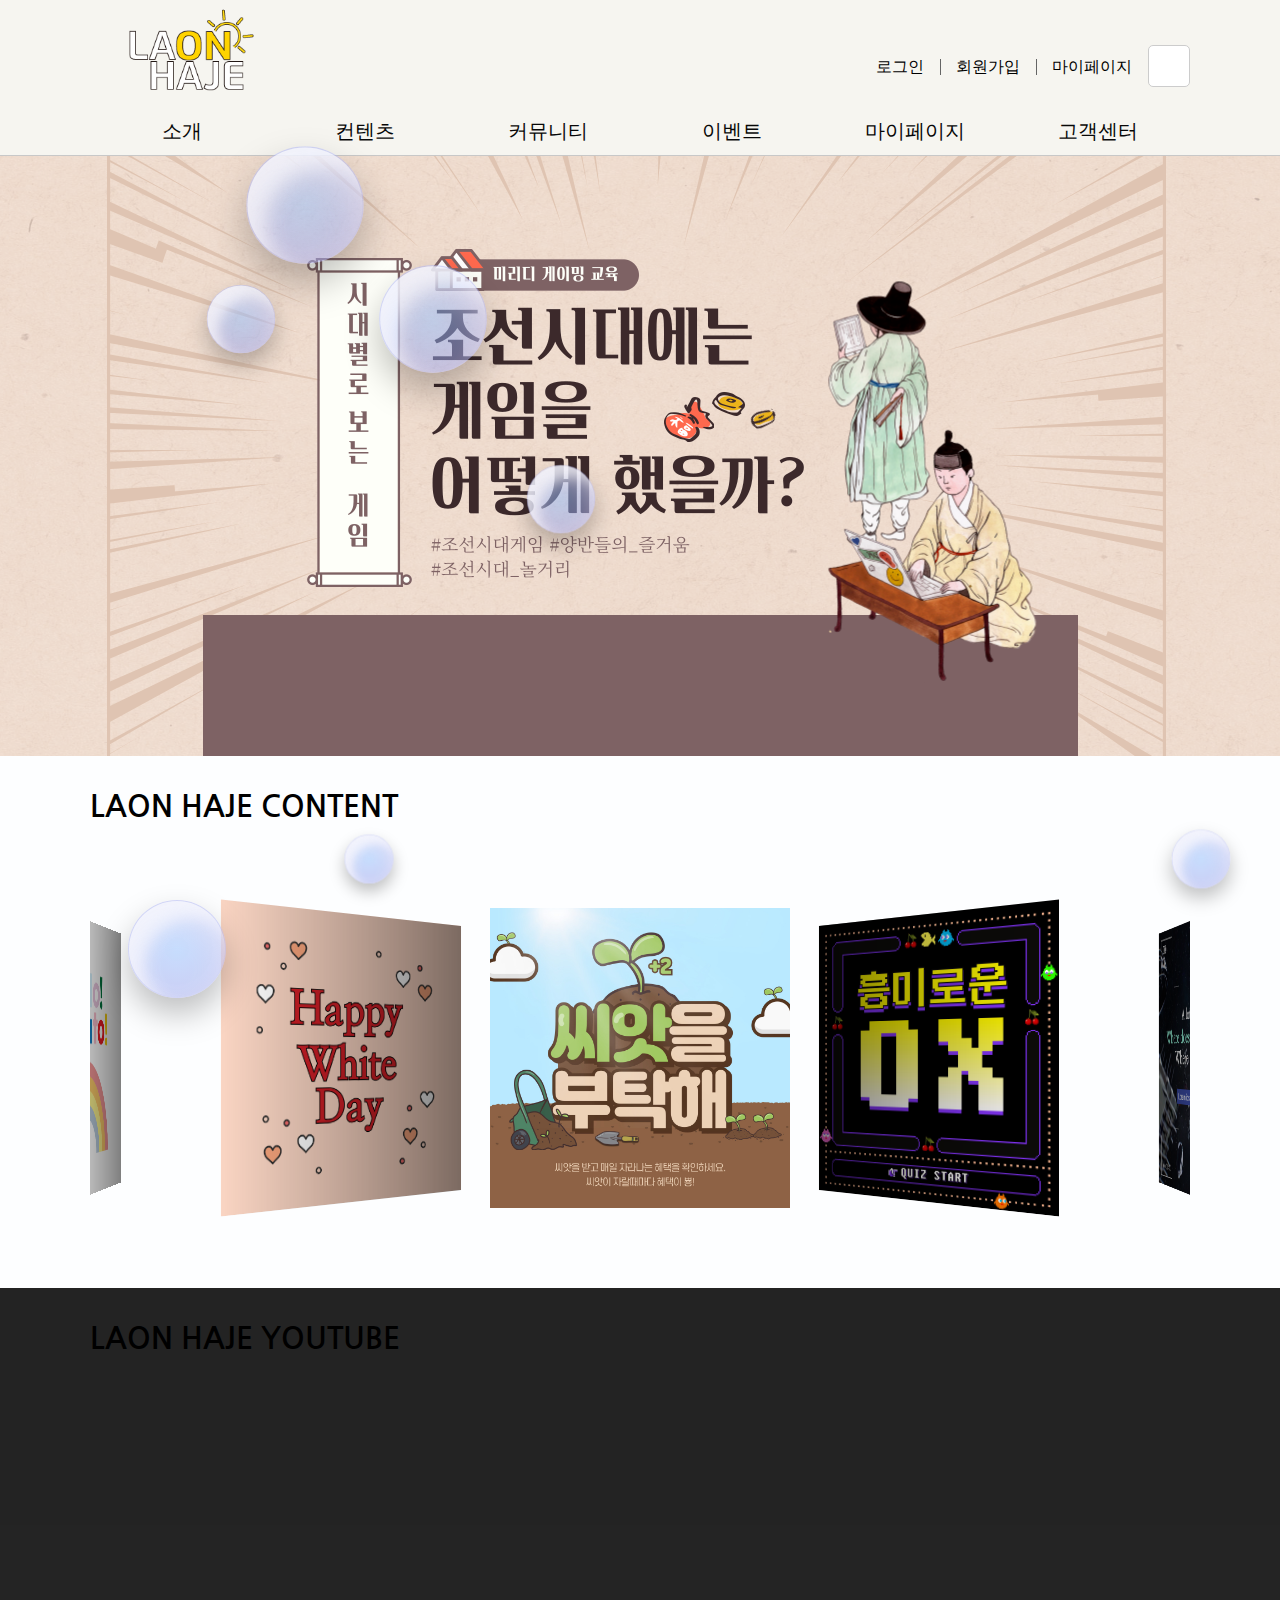
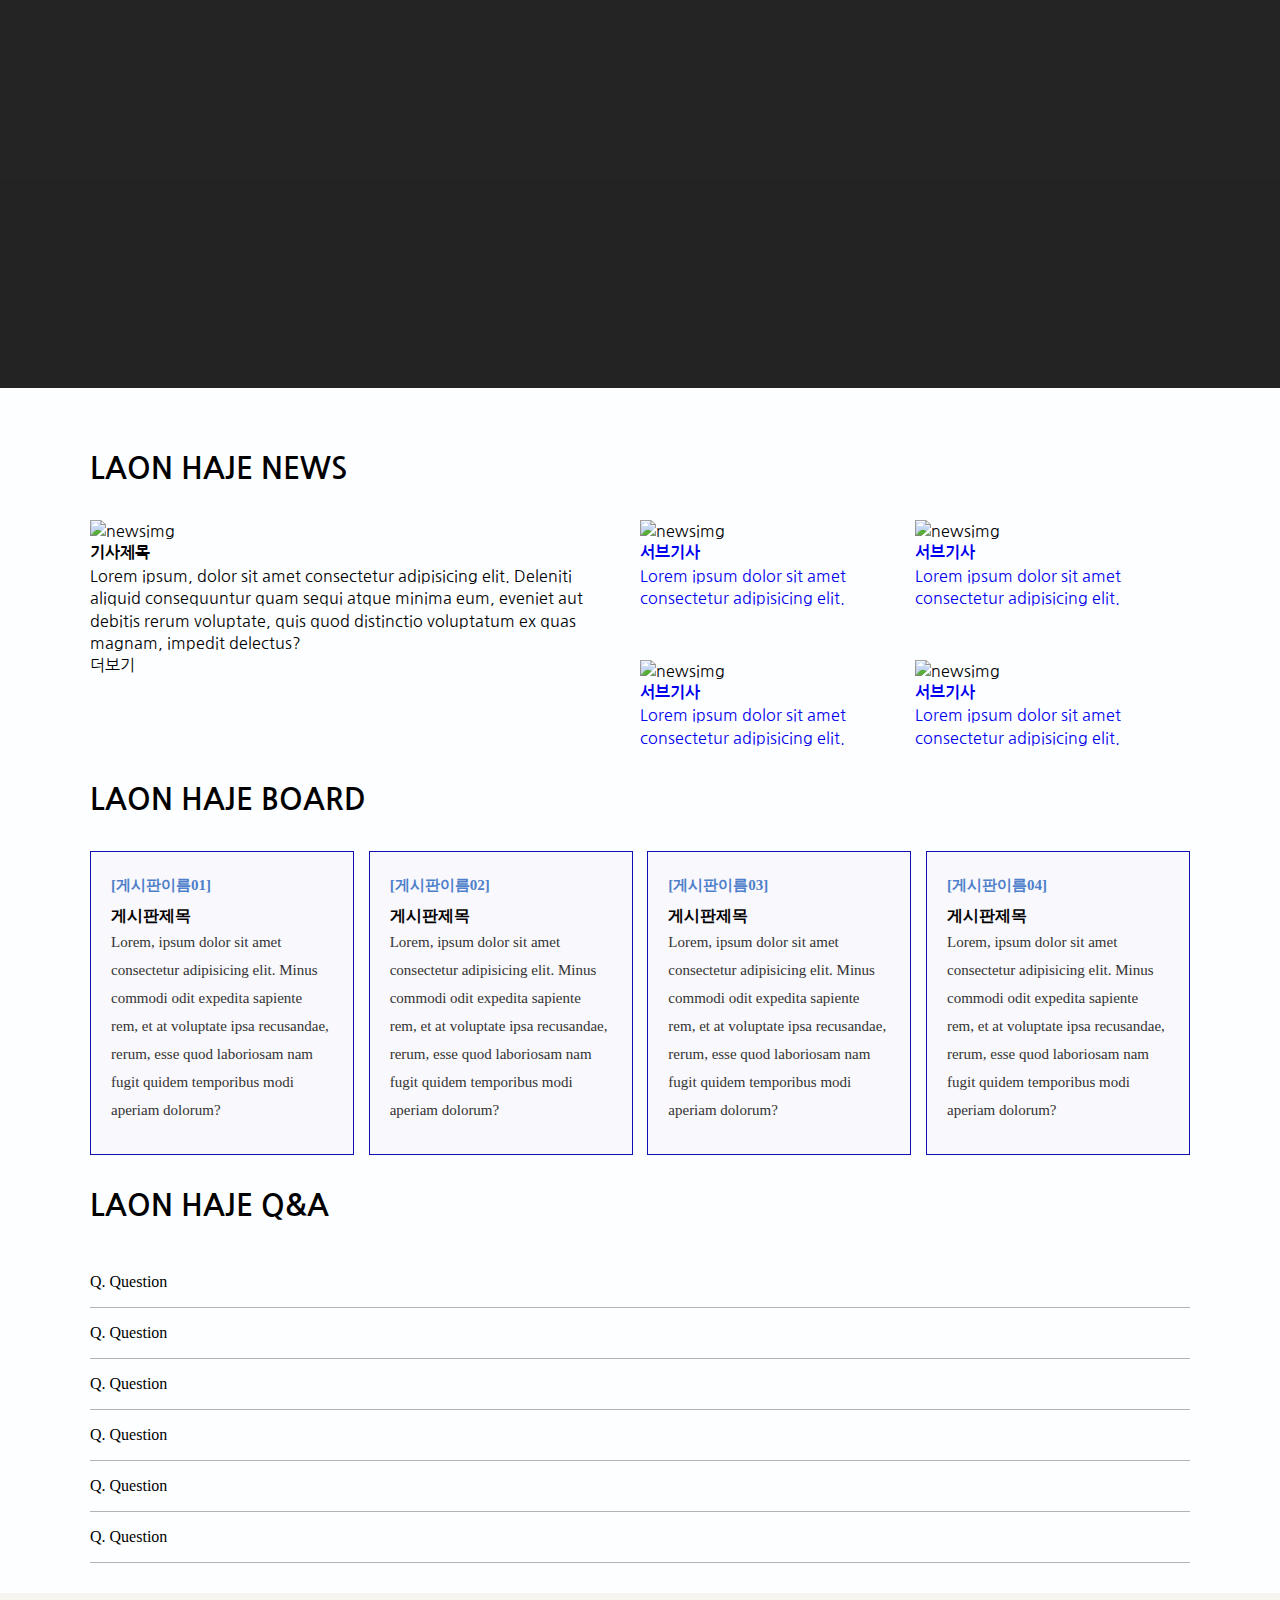
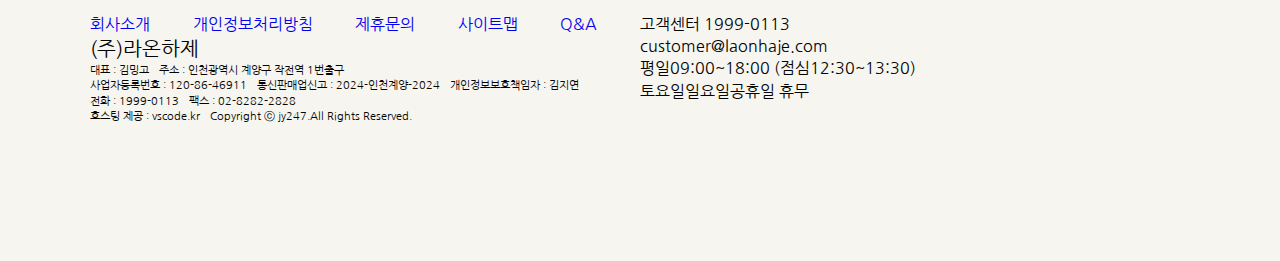
==== retry/index.html @ dd5e8d84 "푸터수정 - 24.03.17" ====
<!DOCTYPE html>
<html lang="ko">
  <head>
    <meta charset="UTF-8" />
    <meta name="viewport" content="width=device-width, initial-scale=1.0" />
    <title>LAONHAJE RETRY</title>

    <link rel="stylesheet" href="./CSS/reset.css" />

    <!-- 슬라이드 -->
    <link rel="stylesheet"href="https://cdn.jsdelivr.net/npm/swiper@8/swiper-bundle.min.css"/>

    <!-- CSS연결 -->
    <link rel="stylesheet" href="./CSS/style.css" />
    <link rel="stylesheet" href="./CSS/slide.css" />
    <link rel="stylesheet" href="./SCSS/style.scss">

    <!-- 구글 머티리얼 아이콘 연결 -->
    <link rel="preconnect" href="https://fonts.googleapis.com" />
    <link rel="preconnect" href="https://fonts.gstatic.com" crossorigin />
    <link href="https://fonts.googleapis.com/css2?family=Nanum+Gothic:wght@400;700&display=swap" rel="stylesheet" />
    <link href="https://fonts.googleapis.com/css2?family=Material+Icons+Outlined+filled" rel="stylesheet">  


    <!--  GSAP (애니메이션 링크) 순서주의!! -->
    <!-- main.js에서 사용하므로 js 앞에다가 두기 -->
    <!-- https://cdnjs.com/libraries/gsap -->
    <script
      src="https://cdnjs.cloudflare.com/ajax/libs/gsap/3.12.5/gsap.min.js"
      integrity="sha512-7eHRwcbYkK4d9g/6tD/mhkf++eoTHwpNM9woBxtPUBWm67zeAfFC+HrdoE2GanKeocly/VxeLvIqwvCdk7qScg=="
      crossorigin="anonymous"
      referrerpolicy="no-referrer"
    ></script>

    <!-- ScrollToPlugin -->
    <script
      src="https://cdnjs.cloudflare.com/ajax/libs/gsap/3.12.5/ScrollToPlugin.min.js"
      integrity="sha512-1PKqXBz2ju2JcAerHKL0ldg0PT/1vr3LghYAtc59+9xy8e19QEtaNUyt1gprouyWnpOPqNJjL4gXMRMEpHYyLQ=="
      crossorigin="anonymous"
      referrerpolicy="no-referrer"
    ></script>

    <!-- ScrollMagic  -->
    <script
      src="https://cdnjs.cloudflare.com/ajax/libs/ScrollMagic/2.0.8/ScrollMagic.min.js"
      integrity="sha512-8E3KZoPoZCD+1dgfqhPbejQBnQfBXe8FuwL4z/c8sTrgeDMFEnoyTlH3obB4/fV+6Sg0a0XF+L/6xS4Xx1fUEg=="
      crossorigin="anonymous"
      referrerpolicy="no-referrer"
    ></script>

    <!-- EVENT SLIDE -->
    <script src="https://cdn.jsdelivr.net/npm/swiper@8/swiper-bundle.min.js"></script>

    <!-- 스크립트 -->
    <script defer src="./JS/script.js"></script>
    <script defer src="./JS/youtub.js"></script>
    <script defer src="./JS/slide.js"></script>
  </head>
  <body>
    <!-- 장난꾸러기 낭낭 + 밝은 컬러 색상 컨택 -->
    <!-- 버블버블 느낌 (백그라운드 이미지에 == 이벤트 같은 페이지 백그라운드로 넣어버리기 auto XX 새로고침 했을때 뽈로로롱)낭낭 + 통통뛰는 느낌 애니메이션 컨택 -->
    <!-- 네브 바 하버 드롭다운 각각 주기 -->
    <!-- 네븝바 li a  하버시 볼드체 + 그림자 색상 넣기 -->
    <!-- 서치바 트랜지션 애니메이션 -->
    <!-- 헤더영역 -->

    <header id="header">
      <!-- .inner : 내용을 가운데 정렬하는 용도 -->
      <div class="inner">
        <a href="./index.html" class="logo">
          <img src="./IMG/logo_01.png" alt="logo" />
        </a>

        <!-- sub menu(header right top) -->
        <div class="sub-menu">
          <!-- menu item -->
          <ul class="menu">
            <li>
              <a href="javascript:void(0)">로그인</a>
            </li>
            <li>
              <a href="javascript:void(0)">회원가입</a>
            </li>
            <li>
              <a href="javascript:void(0)">마이페이지</a>
            </li>
          </ul>
          <!-- 검색영역 -->
          <div class="search">
            <input type="text" placeholder="검색하기" />
            <!-- <span class="material-icons">search</span> -->
          </div>
        </div>

        <!-- main menu (header right bottom)-->

        <ul class="main-menu">
          <li class="item">
            <a href="javascript:void(0)" class="item__name">소개</a>
            <div class="item__contents">
              <ul class="inner">
                <li><a href="javascript:void(0)">CI</a></li>
                <li><a href="javascript:void(0)">회사소개</a></li>
              </ul>
            </div>
          </li>

          <li class="item">
            <a href="javascript:void(0)" class="item__name">컨텐츠</a>
            <div class="item__contents">
              <ul class="inner">
                <!-- HOT DEAL강조해주기 -->
                <li><a href="javascript:void(0)">HOT DEAL</a></li>
                <li><a href="javascript:void(0)">FREE</a></li>
                <li><a href="javascript:void(0)">GAME</a></li>
                <li><a href="javascript:void(0)">MOVIE</a></li>
                <li><a href="javascript:void(0)">TRAVEL</a></li>
                <li><a href="javascript:void(0)">STUDY</a></li>
              </ul>
            </div>
          </li>

          <li class="item">
            <a href="javascript:void(0)" class="item__name">커뮤니티</a>
            <div class="item__contents">
              <ul class="inner">
                <li><a href="javascript:void(0)">후기공유</a></li>
                <li><a href="javascript:void(0)">컨텐츠 추천</a></li>
                <li><a href="javascript:void(0)">직원들의 리액션</a></li>
                <li><a href="javascript:void(0)">직원들의 추천템</a></li>
              </ul>
            </div>
          </li>

          <li class="item">
            <a href="javascript:void(0)" class="item__name">이벤트</a>
            <div class="item__contents">
              <ul class="inner">
                <li><a href="javascript:void(0)">진행중 이벤트</a></li>
                <li><a href="javascript:void(0)">당첨자 발표</a></li>
                <li><a href="javascript:void(0)">종료된 이벤트</a></li>
              </ul>
            </div>
          </li>

          <li class="item">
            <a href="javascript:void(0)" class="item__name">마이페이지</a>
            <div class="item__contents">
              <ul class="inner">
                <!-- 말을 좀 다듬어야 할듯 -->
                <li><a href="javascript:void(0)">개인정보</a></li>
                <li><a href="javascript:void(0)">나의 컨텐츠</a></li>
                <li><a href="javascript:void(0)">응모한 이벤트</a></li>
              </ul>
            </div>
          </li>

          <li class="item">
            <a href="javascript:void(0)" class="item__name">고객센터</a>
            <div class="item__contents">
              <ul class="inner">
                <li><a href="javascript:void(0)">자주하는 질문</a></li>
                <li><a href="javascript:void(0)">건의하기</a></li>
                <li><a href="javascript:void(0)">Q&A</a></li>
              </ul>
            </div>
          </li>
        </ul>
      </div>
    </header>

    <!-- 컨텐츠 영역 -->

    <!-- MAIN BANNER -->
    <section id="full">
      <div class="bubble-group">
        <div class="bubble b1"></div>
        <div class="bubble b2"></div>
        <div class="bubble b3"></div>
        <div class="bubble b4"></div>
        <div class="bubble b5"></div>
        <div class="bubble b6"></div>
        <div class="bubble b7"></div>
      </div>
      <section class="main_banner">
        <!-- Swiper -->
        <div class="swiper mySwiper">
          <div class="swiper-wrapper">
            <div class="swiper-slide"><img src="./IMG/Slide01.png" alt="slide_img01"></div>
            <div class="swiper-slide"><img src="./IMG/Slide02.png" alt="slide_img02"></div>
            <div class="swiper-slide"><img src="./IMG/Slide03.png" alt="slide_img03"></div>
            <div class="swiper-slide"><img src="./IMG/Slide04.png" alt="slide_img04"></div>
            <div class="swiper-slide"><img src="./IMG/Slide05.png" alt="slide_img05"></div>
            <div class="swiper-slide"><img src="./IMG/Slide06.png" alt="slide_img06"></div>
            <div class="swiper-slide"><img src="./IMG/Slide07.png" alt="slide_img07"></div>
            <div class="swiper-slide"><img src="./IMG/Slide08.png" alt="slide_img08"></div>
            <div class="swiper-slide"><img src="./IMG/Slide09.png" alt="slide_img09"></div>
          </div>
          <div class="swiper-button-next"></div>
          <div class="swiper-button-prev"></div>
        </div>
        <!-- <img src="" alt=""> -->
      </section>

      <!-- CONTENT -->
      <section class="content inner">
        <h2>LAON HAJE CONTENT</h2>
        <div class="swiper mySwiper">
          <div class="swiper-wrapper">
            <div class="swiper-slide">
              <img src="./IMG/content01.jpg" />
            </div>
            <div class="swiper-slide">
              <img src="./IMG/content02.jpg" />
            </div>
            <div class="swiper-slide">
              <img src="./IMG/content03.jpg" />
            </div>
            <div class="swiper-slide">
              <img src="./IMG/content04.jpg" />
            </div>
            <div class="swiper-slide">
              <img src="./IMG/content05.jpg" />
            </div>
            <div class="swiper-slide">
              <img src="./IMG/content06.jpg" />
            </div>
            <div class="swiper-slide">
              <img src="./IMG/content07.jpg" />
            </div>
            <div class="swiper-slide">
              <img src="./IMG/content08.jpg" />
            </div>
            <div class="swiper-slide">
              <img src="./IMG/content09.jpg" />
            </div>
          </div>

          <div class="swiper-pagination"></div>
        </div>
      </section>

      <!-- YOUTUBE -->
      <section class="youtube">
        <h2 class="inner">LAON HAJE YOUTUBE</h2>
        <div class="youtube__area">
          <!-- 살제 영상이 재생될 요소 -->
          <div id="player"></div>
        </div>

        <!-- 섹션 전체를 덮을 요소 -->
        <div class="youtube__cover"></div>
      </section>

      <!-- NEWS -->
      <section class="news inner">
        <h2>LAON HAJE NEWS</h2>
        <div class="contenst-news">
          <div class="left">
            <div class="left_box">
              <div class="main_news_box">
                <img src="https://via.placeholder.com/500x230" alt="newsimg">
                <a href="#none">
                  <h3>기사제목</h3>
                  <p>Lorem ipsum, dolor sit amet consectetur adipisicing elit. Deleniti aliquid consequuntur quam sequi atque minima eum, eveniet aut debitis rerum voluptate, quis quod distinctio voluptatum ex quas magnam, impedit delectus?</p>
                  <a href="#none" class="btn">더보기</a>
                </a>
              </div>
            </div>
          </div>

          <div class="right">
            <div class="right_box">
              <div class="top-news">
                <div class="sub_news_box01">
                  <img src="https://via.placeholder.com/250x100" alt="newsimg" />
                  <a href="#none">
                    <h4>서브기사</h4>
                    <p>Lorem ipsum dolor sit amet consectetur adipisicing elit.</p>
                  </a>
                </div>
                <div class="sub_news_box01">
                  <img src="https://via.placeholder.com/250x100" alt="newsimg" />
                  <a href="#none">
                    <h4>서브기사</h4>
                    <p>Lorem ipsum dolor sit amet consectetur adipisicing elit.</p>
                  </a>
                </div>
              </div>
              <div class="bottom-news">
                <div class="sub_news_box01">
                  <img src="https://via.placeholder.com/250x100" alt="newsimg" />
                  <a href="#none">
                    <h4>서브기사</h4>
                    <p>Lorem ipsum dolor sit amet consectetur adipisicing elit.</p>
                  </a>
                </div>
                <div class="sub_news_box01">
                  <img src="https://via.placeholder.com/250x100" alt="newsimg" />
                  <a href="#none">
                    <h4>서브기사</h4>
                    <p>Lorem ipsum dolor sit amet consectetur adipisicing elit.</p>
                  </a>
                </div>
              </div>
            </div>
          </div>
        </div>
      </section>

      <!-- BOARD -->
      <!-- 팝업 추가 예정 -->
      <section class="board inner">
        <h2>LAON HAJE BOARD</h2>
        <ul class="board-line">
          <li>
            <a href="#none" class="defalt_board">
              <span>[게시판이름01]</span>
              <h4>게시판제목</h4>
              <p>
                Lorem, ipsum dolor sit amet consectetur adipisicing elit. Minus
                commodi odit expedita sapiente rem, et at voluptate ipsa
                recusandae, rerum, esse quod laboriosam nam fugit quidem
                temporibus modi aperiam dolorum?
              </p>
            </a>
            <div class="hidden_board h-01">
              <span>[게시판이름01]</span>
              <h4>게시판제목</h4>
              <p>
                Lorem, ipsum dolor sit amet consectetur adipisicing elit. Minus
                commodi odit expedita sapiente rem, et at voluptate ipsa
                recusandae, rerum, esse quod laboriosam nam fugit quidem
                temporibus modi aperiam dolorum?
              </p>
              <a class="close_btn" href="#none"> 더보기 </a>
            </div>
          </li>

          <li>
            <a href="#none" class="defalt_board">
              <span>[게시판이름02]</span>
              <h4>게시판제목</h4>
              <p>
                Lorem, ipsum dolor sit amet consectetur adipisicing elit. Minus
                commodi odit expedita sapiente rem, et at voluptate ipsa
                recusandae, rerum, esse quod laboriosam nam fugit quidem
                temporibus modi aperiam dolorum?
              </p>
            </a>
            <div class="hidden_board h-02">
              <span>[게시판이름02]</span>
              <h4>게시판제목</h4>
              <p>
                Lorem, ipsum dolor sit amet consectetur adipisicing elit. Minus
                commodi odit expedita sapiente rem, et at voluptate ipsa
                recusandae, rerum, esse quod laboriosam nam fugit quidem
                temporibus modi aperiam dolorum?
              </p>
              <a class="close_btn" href="#none"> 더보기 </a>
            </div>
          </li>

          <li>
            <a href="#none" class="defalt_board">
              <span>[게시판이름03]</span>
              <h4>게시판제목</h4>
              <p>
                Lorem, ipsum dolor sit amet consectetur adipisicing elit. Minus
                commodi odit expedita sapiente rem, et at voluptate ipsa
                recusandae, rerum, esse quod laboriosam nam fugit quidem
                temporibus modi aperiam dolorum?
              </p>
            </a>
            <div class="hidden_board h-03">
              <span>[게시판이름03]</span>
              <h4>게시판제목</h4>
              <p>
                Lorem, ipsum dolor sit amet consectetur adipisicing elit. Minus
                commodi odit expedita sapiente rem, et at voluptate ipsa
                recusandae, rerum, esse quod laboriosam nam fugit quidem
                temporibus modi aperiam dolorum?
              </p>
              <a class="close_btn" href="#none"> 더보기 </a>
            </div>
          </li>

          <li>
            <a href="#none" class="defalt_board">
              <span>[게시판이름04]</span>
              <h4>게시판제목</h4>
              <p>
                Lorem, ipsum dolor sit amet consectetur adipisicing elit. Minus
                commodi odit expedita sapiente rem, et at voluptate ipsa
                recusandae, rerum, esse quod laboriosam nam fugit quidem
                temporibus modi aperiam dolorum?
              </p>
            </a>
            <div class="hidden_board h-04">
              <span>[게시판이름04]</span>
              <h4>게시판제목</h4>
              <p>
                Lorem, ipsum dolor sit amet consectetur adipisicing elit. Minus
                commodi odit expedita sapiente rem, et at voluptate ipsa
                recusandae, rerum, esse quod laboriosam nam fugit quidem
                temporibus modi aperiam dolorum?
              </p>
              <a class="close_btn" href="#none"> 더보기 </a>
            </div>
          </li>
        </ul>
      </section>

      <!-- Q&A -->
      <!-- 제이쿼리 또는 스크립트 사용으로 드롭다운 넣기 -->
      <section class="qna inner">
        <h2>LAON HAJE Q&A</h2>
        <div class="qna_box">
          <dl class="dl_box">
            <dt class="question">Q. Question</dt>
            <dd class="answer">A. Answer</dd>

            <dt class="question">Q. Question</dt>
            <dd class="answer">A. Answer</dd>

            <dt class="question">Q. Question</dt>
            <dd class="answer">A. Answer</dd>

            <dt class="question">Q. Question</dt>
            <dd class="answer">A. Answer</dd>

            <dt class="question">Q. Question</dt>
            <dd class="answer">A. Answer</dd>

            <dt class="question">Q. Question</dt>
            <dd class="answer">A. Answer</dd>
          </dl>
        </div>
      </section>
    </section>

    <!-- 푸터영역 -->
    <footer id="footer">
      <div class="foot inner">
        <div class="left_place">
          <ul class="foot_01">
            <li><a href="#none">회사소개</a></li>
            <li><a href="#none">개인정보처리방침</a></li>
            <li><a href="#none">제휴문의</a></li>
            <li><a href="#none">사이트맵</a></li>
            <li><a href="#none">Q&A</a></li>
          </ul>
          <span class="txt_ju">(주)라온하제</span>
          <div class="footer_left">
            <div class="address01 same_ft">
              <p>대표 : 김밍고</p>
              <p>주소 : 인천광역시 계양구 작전역 1번출구</p>
            </div>
            <div class="address02 same_ft">
              <p>사업자등록번호 : 120-86-46911</p>
              <p>통신판매업신고 : 2024-인천계양-2024</p>
              <p>개인정보보호책임자 : 김지연</p>
            </div>
            <div class="address03 same_ft">
              <p>전화 : 1999-0113</p>
              <p>팩스 : 02-8282-2828</p>
            </div>
            <div class="address04 same_ft">
              <p>호스팅 제공 : vscode.kr</p>
              <p>Copyright ⓒ jy247.All Rights Reserved.</p>
            </div>
          </div>
        </div>

        <div class="right_box">
          <span class="big">고객센터</span>
          <span class="regul">1999-0113 <br />customer@laonhaje.com
            <p>
              평일<span></span>09:00~18:00 (점심<span></span>12:30~13:30)
              <br />토요일<span></span>일요일<span></span>공휴일 휴무
            </p>
          </span>
        </div>
      </div>
    </footer>
  </body>
</html>
---- retry/CSS/style.css ----
@font-face{
  font-family:'ImcreSoojin';
  src:url("https://cdn.jsdelivr.net/gh/projectnoonnu/noonfonts_20-04@2.3/ImcreSoojin.woff") format("woff");
  font-weight:normal;
  font-style:normal
}

@font-face{
  font-family:'GmarketSansMedium';
  src:url("https://cdn.jsdelivr.net/gh/projectnoonnu/noonfonts_2001@1.1/GmarketSansMedium.woff") format("woff");
  font-weight:normal;
  font-style:normal
}

@font-face{
  font-family:'GmarketSansBold';
  src:url("https://cdn.jsdelivr.net/gh/projectnoonnu/noonfonts_2001@1.1/GmarketSansBold.woff") format("woff");
  font-weight:normal;
  font-style:normal;
}

@font-face{
  font-family:'UhBeeSeulvely';
  src:url("https://cdn.jsdelivr.net/gh/projectnoonnu/noonfonts_five@.2.0/UhBeeSeulvely.woff") format("woff");
  font-weight:normal;
  font-style:normal;
}

@font-face{
  font-family:'BRBA_B';
  src:url("https://cdn.jsdelivr.net/gh/projectnoonnu/noonfonts_seven@1.2/BRBA_B.woff") format("woff");
  font-weight:normal;
  font-style:normal;
}

@font-face{
  font-family:'RixYeoljeongdo_Regular';
  src:url("https://cdn.jsdelivr.net/gh/projectnoonnu/noonfonts_2102-01@1.0/RixYeoljeongdo_Regular.woff") format("woff");
  font-weight:normal;
  font-style:normal;
}

@font-face{
  font-family:'TmoneyRoundWindExtraBold';
  src:url("https://cdn.jsdelivr.net/gh/projectnoonnu/noonfonts_20-07@1.0/TmoneyRoundWindExtraBold.woff") format("woff");
  font-weight:normal;
  font-style:normal;
}

@font-face{
  font-family:'KOTRA_BOLD-Bold';
  src:url("https://cdn.jsdelivr.net/gh/projectnoonnu/noonfonts_20-10-21@1.1/KOTRA_BOLD-Bold.woff") format("woff");
  font-weight:normal;
  font-style:normal;
}

@font-face{
  font-family:'NEXON Lv1 Gothic OTF';
  src:url("https://cdn.jsdelivr.net/gh/projectnoonnu/noonfonts_20-04@2.1/NEXON Lv1 Gothic OTF.woff") format("woff");
  font-weight:normal;
  font-style:normal;
}

@font-face{
  font-family:'NEXON Lv2 Gothic Bold';
  src:url("https://cdn.jsdelivr.net/gh/projectnoonnu/noonfonts_20-04@2.1/NEXON Lv2 Gothic Bold.woff") format("woff");
  font-weight:normal;
  font-style:normal;
}

@font-face{
  font-family:'RixYeoljeongdo_Regular';
  src:url("https://cdn.jsdelivr.net/gh/projectnoonnu/noonfonts_2102-01@1.0/RixYeoljeongdo_Regular.woff") format("woff");
  font-weight:normal;
  font-style:normal;
}

@font-face{font-family:'Binggrae-Bold';
  src:url("https://cdn.jsdelivr.net/gh/projectnoonnu/noonfonts_one@1.0/Binggrae-Bold.woff") format("woff");
  font-weight:normal;
  font-style:normal;
}

@font-face{
  font-family:'TmonMonsori';
  src:url("https://cdn.jsdelivr.net/gh/projectnoonnu/noonfonts_two@1.0/TmonMonsori.woff") format("woff");
  font-weight:normal;
  font-style:normal;
}

@font-face{
  font-family:'JSDongkang-Regular';
  src:url("https://cdn.jsdelivr.net/gh/projectnoonnu/noonfonts_2001@1.1/JSDongkang-RegularA1.woff") format("woff");
  font-weight:normal;
  ont-style:normal;
}

@font-face{
  font-family:'JSDongkang-Bold';
  src:url("https://cdn.jsdelivr.net/gh/projectnoonnu/noonfonts_2001@1.1/JSDongkang-BoldA1.woff") format("woff");
  font-weight:normal;
  font-style:normal;
}


body{
  background-color: #f6fcff38;
  height:100vh;
  width:100vw;
  overflow-x: hidden;
  font-family: "Nanum Gothic", sans-serif;
  font-size: 16px;
  font-weight: 400;
  line-height: 1.4;
  color: #000000;
}

a{
  text-decoration: none;
}

img{
  display: block;
}

.inner{
  max-width: 1100px;
  margin: 0 auto;
  position: relative;
}

/*  background_effect-BUBBLE */
.bubble{
  position:absolute;
  width:6em;
  height:6em;
  border:1px solid rgba(255,255,255,0.1);
  border-radius:50%;
  background: radial-gradient(ellipse at center,  rgba(144, 187, 252, 0.5) 0%,rgba(154, 162, 235, 0.493) 70%);
  box-shadow: inset 0 20px 30px rgba(255, 255, 255, 0.4), inset 1em 1em 1em rgba(255, 255, 255, 0.6), 0 1em 2em rgba(0, 0, 0, 0.25);
  z-index: 20;
}
.bubble:hover{
  display:none;
}

.b1{
  animation: floatup 10s linear infinite, sideways 5s ease-in-out infinite alternate;
  left: 10%;
  top:100%; 
}
.b2{
  animation: floatup 5s linear infinite, sideways 4s ease-in-out 1s infinite alternate;
  left: 15%;
  top: 30%;
  transform: scale(.7);
}
.b3{
  animation: floatup 4s linear infinite, sideways 6s ease-in-out 6s infinite alternate;
  left: 20%;
  transform: scale(1.2);
}
.b4{
  animation: floatup 6s linear infinite, sideways 5s ease-in-out 3s infinite alternate;
  left: 25%;
  top:90%;
  transform: scale(.5);
}
.b5{
  animation: floatup 8s linear infinite, sideways 6s ease-in-out 3s infinite alternate;
  left: 30%;
  top:30%;
  transform: scale(1.1);
}
.b6{
  animation: floatup 7s linear infinite, sideways 4s ease-in-out 3.5s infinite alternate;
  left:40%;
  top:50%;
  transform: scale(.7);
}
.b7{
  animation: floatup 6s linear infinite, sideways 5s ease-in-out 4s infinite alternate;
  left: 90%;
  top:90%;
  transform: scale(.6);
}
@keyframes floatup{
  0% {margin-top: 50%;}
  100% {margin-top: -50%;}
}
@keyframes sideways{
  0% {margin-left: 0em;}
  100%{margin-left: 20em;}
  100% {margin-left: 0px;}
}

/* HEADER */
header {
  background-color: #f6f5f0;
  border-bottom: 1px solid #c8c8c8;
  width: 100%;
  position: fixed;
  top: 0;
  z-index: 9;
}

header > .inner{
  /* background-color: #aefff8; */
  height: 155px;
}

header > .inner > .logo{
  width: 30%;
  height: auto;
  position: absolute;
  height: auto;
  top: -25px;
  bottom: 0;
  margin: auto 0;  
  left: -25px;
}

header > .inner > .logo > img{
  width: 250px;
}


/* 서브 메뉴 */
header .sub-menu{
  position: absolute;
  top: 45px;
  right: 0;
  display: flex;
}

header .sub-menu .menu{
  display: flex;
  font-family:'NEXON Lv1 Gothic OTF';
}

header .sub-menu .menu li{
  position: relative;
}

header .sub-menu .menu li a {
  display: block;
  padding: 11px 16px;
  font-size: 16px;
  color: #000000;
}

header .sub-menu .menu li a:hover{
  color: #0b0980;
  font-weight: bold;
}


/* 메뉴 아이템 사이 구분선 */
header .sub-menu .menu li::after{
  display: inline-block;
  content:"";  /* 필수 속성 */
  width: 1px;
  height: 16px;
  background-color: #656565;
  position: absolute;
  top: 0;
  bottom: 0;
  margin: auto;
}

header .sub-menu .menu li:first-child::after{
  display: none;
 }

header .sub-menu .search{
  position: relative;
  height: 34px;
}

header .sub-menu .search input{
  width: 36px;
  height: 34px;
  padding: 20px 20px;
  border: 1px solid #ccc;
  border-radius: 5px;
  box-sizing: border-box;
  background-color: #fff;
  color: #777;
  font-size: 12px;
  transition: width 0.4s;
}

header .sub-menu .search input:focus{
  width: 190px;
  border-color: #5646df;
}

header .sub-menu .search .material-icons{  
  height: 15px;
  position: absolute;
  top: 0;
  bottom: 0;
  right: 7px;
  margin: auto;
  transition: opacity 0.4s;
}

header .sub-menu .search input:focus + .material-icons{
  opacity: 0;
}

/* 메인메뉴 */
header .main-menu{
  display: flex;
  position: absolute;
  bottom: 0;
  right: 0;
  z-index: 10; 
  width: 100%;
}

header .main-menu .item{
  flex: 1;
}

header .main-menu .item .item__name{
  display: block;
  padding: 10px 20px;
  font-family:'NEXON Lv1 Gothic OTF';
  width: auto;
  font-size: 20px;
  color: #070707;
  text-align: center;
}

header .main-menu .item:hover .item__name{
  background-color: #87a9f3;
  color: #000000;
  font-weight: bold;
  border-radius: 6px 6px 0 0; 

}

header .main-menu .item .item__contents{
  background-color: #cce1ff;
  position: fixed;
  width: 100%;
  left: 0;
  display: none;
}

header .main-menu .item:hover .item__contents{
  display: block;
}

header .main-menu .item .item__contents > ul{
  display: flex;
  padding: 20px 0;
  flex-direction: row;
}

header .main-menu .item .item__contents > ul >li{
  margin: 0 auto;
  text-align: center;
  width: 100%;
}

header .main-menu .item .item__contents > ul > li > a{
  padding: 5px 0;
  font-size: 20px;
  font-family:'NEXON Lv1 Gothic OTF';
  color: #000000;
  cursor: pointer;
}

header .main-menu .item .item__contents > ul > li:hover a{
  color: #000000;
  font-weight: bold;
}


#full{
  height: auto;
}

/* MAIN BANNER */
.main_banner{
  margin-top: 156px;
  background-image: url("https://via.placeholder.com/1280x600");
  background-position: center;
  height: 600px;
}



/* CONTENT */
.content{


}

.content h2{
  text-align: left;
  padding: 30px 0;
  font-size: 30px;

}


/* YOUTUBE */
.youtube{
  position: relative; /*부모에 위치 기준*/
  height: 700px;
  background-color: #333;
  overflow: hidden;
  margin: 30px 0;
}

.youtube h2{
  text-align: left;
  padding: 30px 0;
  font-size: 30px;
}

.youtube .youtube__area{
  /* 유튜브의 표준 영상 비율 16:9 */
  width: 1920px;
  height: 1080px;
  position: absolute;
  left : 50%;
  top : 50%;
  --width:1920px;
  --height:1080px;
  width: var(--width);
  height: var(--height);
  margin-left: calc(var(--width) / -2);
  margin-top: calc(var(--height) / -2);
}

#player{
  width: 100%;
  height: 100%;
}

.youtube .youtube__cover{
  position: absolute;
  top: 0;
  left: 0;
  width: 100%;
  height: 100%;
  background-color: rgba(0, 0, 0, 0.3);
}

.youtube .inner{
  height: 100%;
}

/* NEWS */
.news{

}

.news h2{
  text-align: left;
  padding: 30px 0;
  font-size: 30px;
}

.news .contenst-news{
  display: flex;
  justify-content: space-between;  
}

.news .contenst-news .left{
  width: 50%;
}

.news .contenst-news .left .left_box{
  width: 90%;
}

.news .contenst-news .left .left_box .main_news_box{
  width: 100%;
}

.news .contenst-news .left .left_box .main_news_box a{
  color: #000;
}

.news .contenst-news .left .left_box .main_news_box .btn{
  
}


.news .contenst-news .left .left_box > img{
  
}

.news .contenst-news .right{
  width: 50%;
}

.news .contenst-news .right .right_box{
  width: 100%;

}

.news .contenst-news .right .right_box .top-news {
  display: flex;
  margin-bottom: 50px;
  justify-content: space-between;
}

.news .contenst-news .right .right_box .top-news img{
  
}

.news .contenst-news .right .right_box .bottom-news {
  display: flex;
  justify-content: space-between;  
}

/* BOARD */
.board{

}

.board h2{
  text-align: left;
  padding: 30px 0;
  font-size: 30px;
}

.board .board-line{
  display: flex;
  justify-content: space-between;
}

.board .board-line > li{
  background-color: #f9f8fc;
  position: relative;
  width: 24%;
  border: 1px solid #1111b3;
  box-sizing: border-box;
}

.board .board-line > li > .defalt_board{
  height: auto;
  padding-bottom: 30px;
  display: block;
  width: 100%;
}

.board .board-line li span{
  font-size: 15px;
  color: #4d7fca;
  text-align: left;
  line-height: 23px;
  display: block;
  margin: 22px 20px 8px;
  font-weight: bold;
  font-family: 'JSDongkang-Bold';
}

.board .board-line li h4{
  font-size: 16px;
  color: #000;
  text-align: left;
  display: block;
  margin: 0 20px;
  font-family: 'JSDongkang-Bold';
}

.board .board-line li  p{
  text-align: left;
  display: block;
  line-height: 28px;
  color: #333;
  margin: 0 20px;
  font-size: 15px;
  font-family: 'JSDongkang-Regular';
}


.board .board-line > li .hidden_board{
  width: 15%;
  height: 35%;
  background-color: #e0e0e0;
  position: absolute;
  border: 1px solid #1111b3;
  box-sizing: border-box;
  display: none;
  z-index: 10;
}

.board .board-line > li .hidden_board.h-01{
  top: calc(55% - 250px);
  left: calc(35% - 250px);
}

.board .board-line > li .hidden_board.h-02{
  top: calc(55% - 250px);
  left: calc(51% - 250px);
}

.board .board-line > li .hidden_board.h-03{
  top: calc(55% - 250px);
  left: calc(67% - 250px);
}

.board .board-line > li .hidden_board.h-04{
  top: calc(55% - 250px);
  left: calc(83% - 250px);
}

.board .board-line > li .hidden_board .close_btn{
  display: block;
  color: #000;
  font-family: 'JSDongkang-Regular';
  margin-top: 30px;
  right: 15px;
  position: absolute;
}


.board .board-line > li .hidden_board{
  width: 280px;
  height: 360px;
  
}

/* Q&A */
.qna{}

.qna h2{
  text-align: left;
  padding: 30px 0;
  font-size: 30px;
}

.qna .qna_box{}

.qna .qna_box .dl_box{}

.qna .qna_box .dl_box .question{
  line-height: 50px;
  border-bottom: solid 1px #b3b3b3;
  box-sizing: border-box;
  position: relative;
  font-family: 'Binggrae-Bold';
}

.qna .qna_box .dl_box .question::after{
  display: inline-block;
  width: 10px;
  height: 10px;
  border-top: solid 2px #ddd;
  border-right: solid 2px #ddd;
  transform: rotate(135deg);
  position: absolute;
  top: 17px;
  right: 23px;
}

.qna .qna_box .dl_box .answer{
  line-height: 25px;
  display: none;
  padding: 34px 0;
  font-family: 'NEXON Lv1 Gothic OTF';
  background-color: #7bade029;
}

/* FOOTER */
#footer{
  margin-top: 30px;
  width: 100%;
  background-color: #f6f5f0;
}

.foot{
display: flex;
padding: 20px 0;
}

.left_place, 
.right_box {
  width: 50%;
}

.left_place::after{
  content: "";
  display: inline-block;
  width: 2px;
  height: 111px;
  padding: 0 20px;
}

.left_place .foot_01{
  display: flex;
}

.left_place .foot_01 li{
  flex-grow: 1;
}

.left_place .footer_left .same_ft{
  display: flex;
  font-size: 11px;
  width: 100%;
  
}

.left_place .footer_left .same_ft p::after{
  content: "";
  padding-right: 10px;
}

.address{
  display: flex;
  width: 100%;
}

.address {}

.txt_ju{
  font-size: 20px;
}


#footer .address p{
  display: flex;
  flex: 1;
  font-size: 12px;
  font-weight: bold;
}

#footer .address p::after{
  width: 2px;
  height: 16px;
  color: #000;
  padding: 0 5px;
}
---- retry/CSS/slide.css ----
.main_banner .swiper {
  width: 100%;
  height: 100%;
}

.main_banner .swiper-slide {
  text-align: center;
  font-size: 18px;
  background: #fff;
  display: flex;
  justify-content: center;
  align-items: center;
}

.main_banner .swiper-slide img {
  display: block;
  width: 100%;
  height: 100%;
  object-fit: cover;
}

.swiper-button-prev:after, 
.swiper-rtl .swiper-button-next:after,
.swiper-button-next:after, 
.swiper-rtl .swiper-button-prev:after{
  display: none;
}


.content .swiper {
  width: 100%;
  padding-top: 50px;
  padding-bottom: 50px;
}

.content .swiper-slide {
  background-position: center;
  background-size: cover;
  width: 300px;
  height: 300px;
}

.content .swiper-slide img {
  display: block;
  width: 100%;
}

.swiper-horizontal>.swiper-pagination-bullets, .swiper-pagination-bullets.swiper-pagination-horizontal{
  display: none;
}
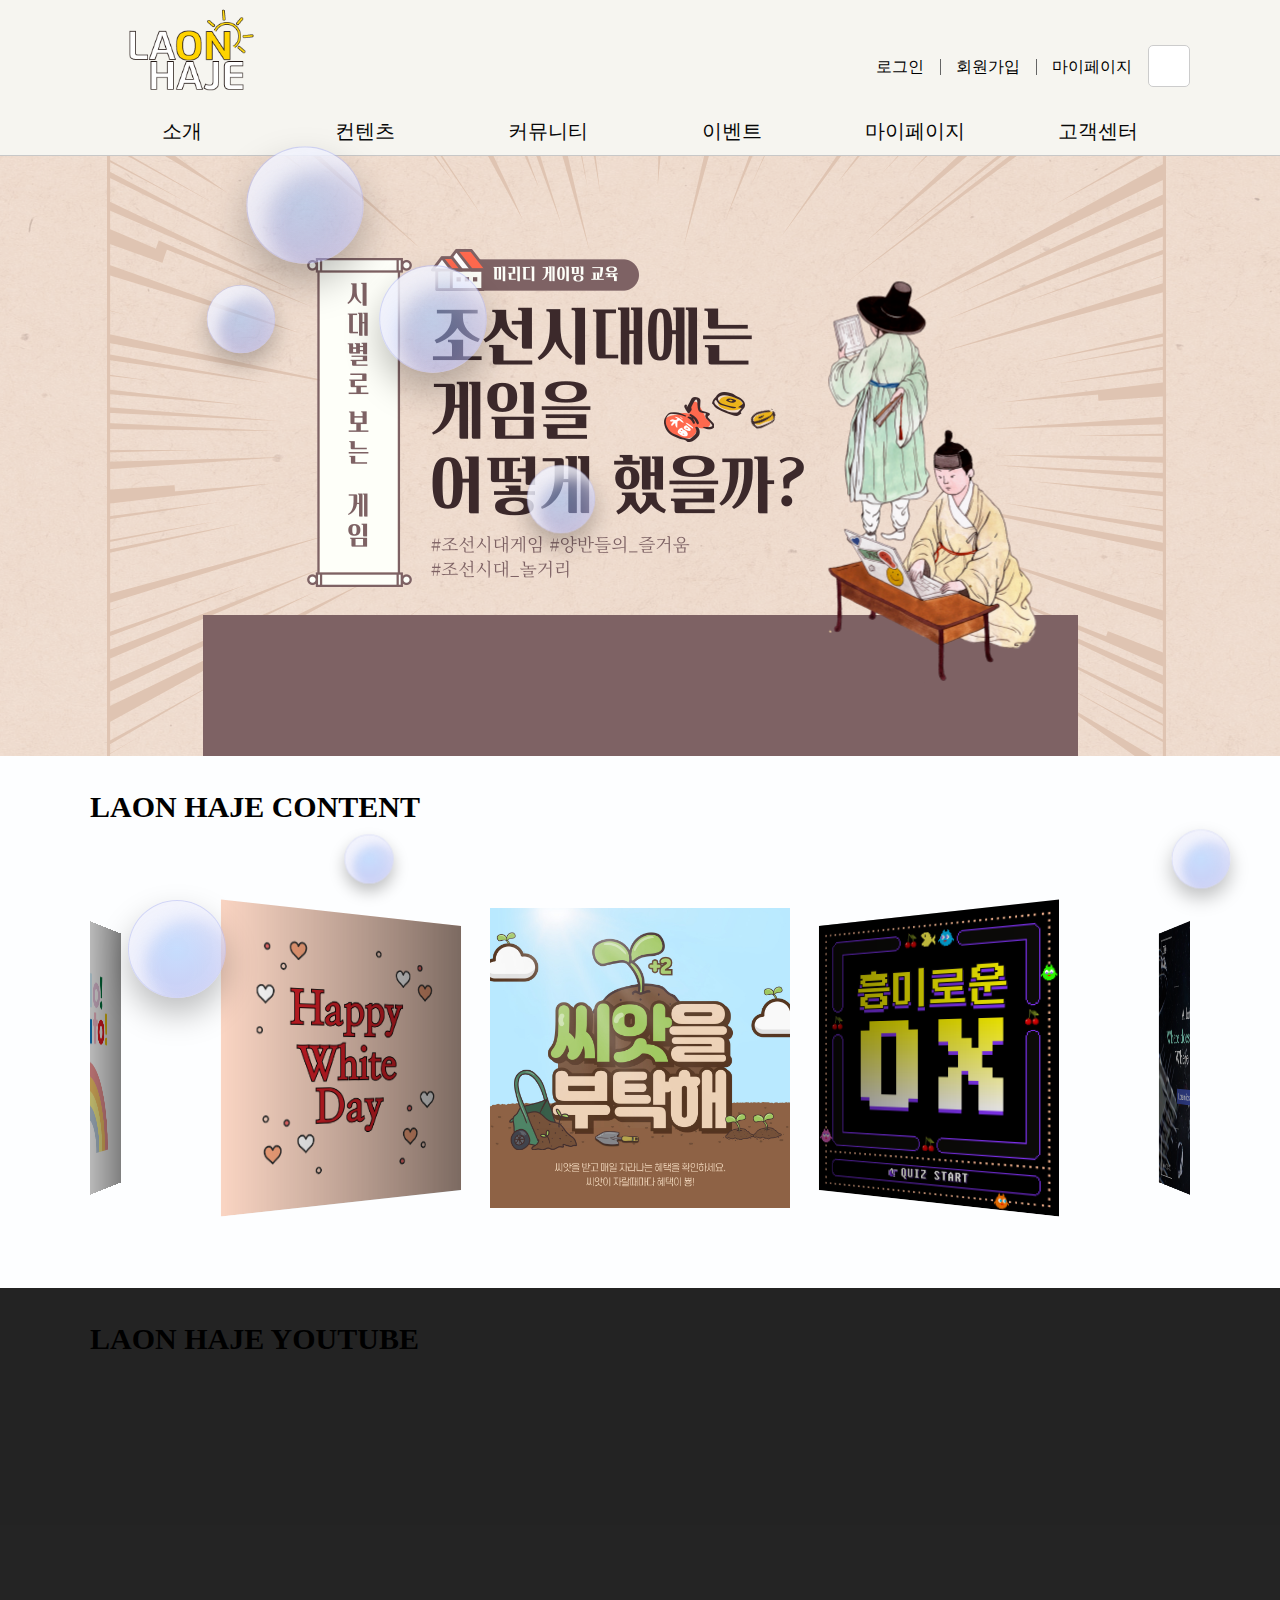
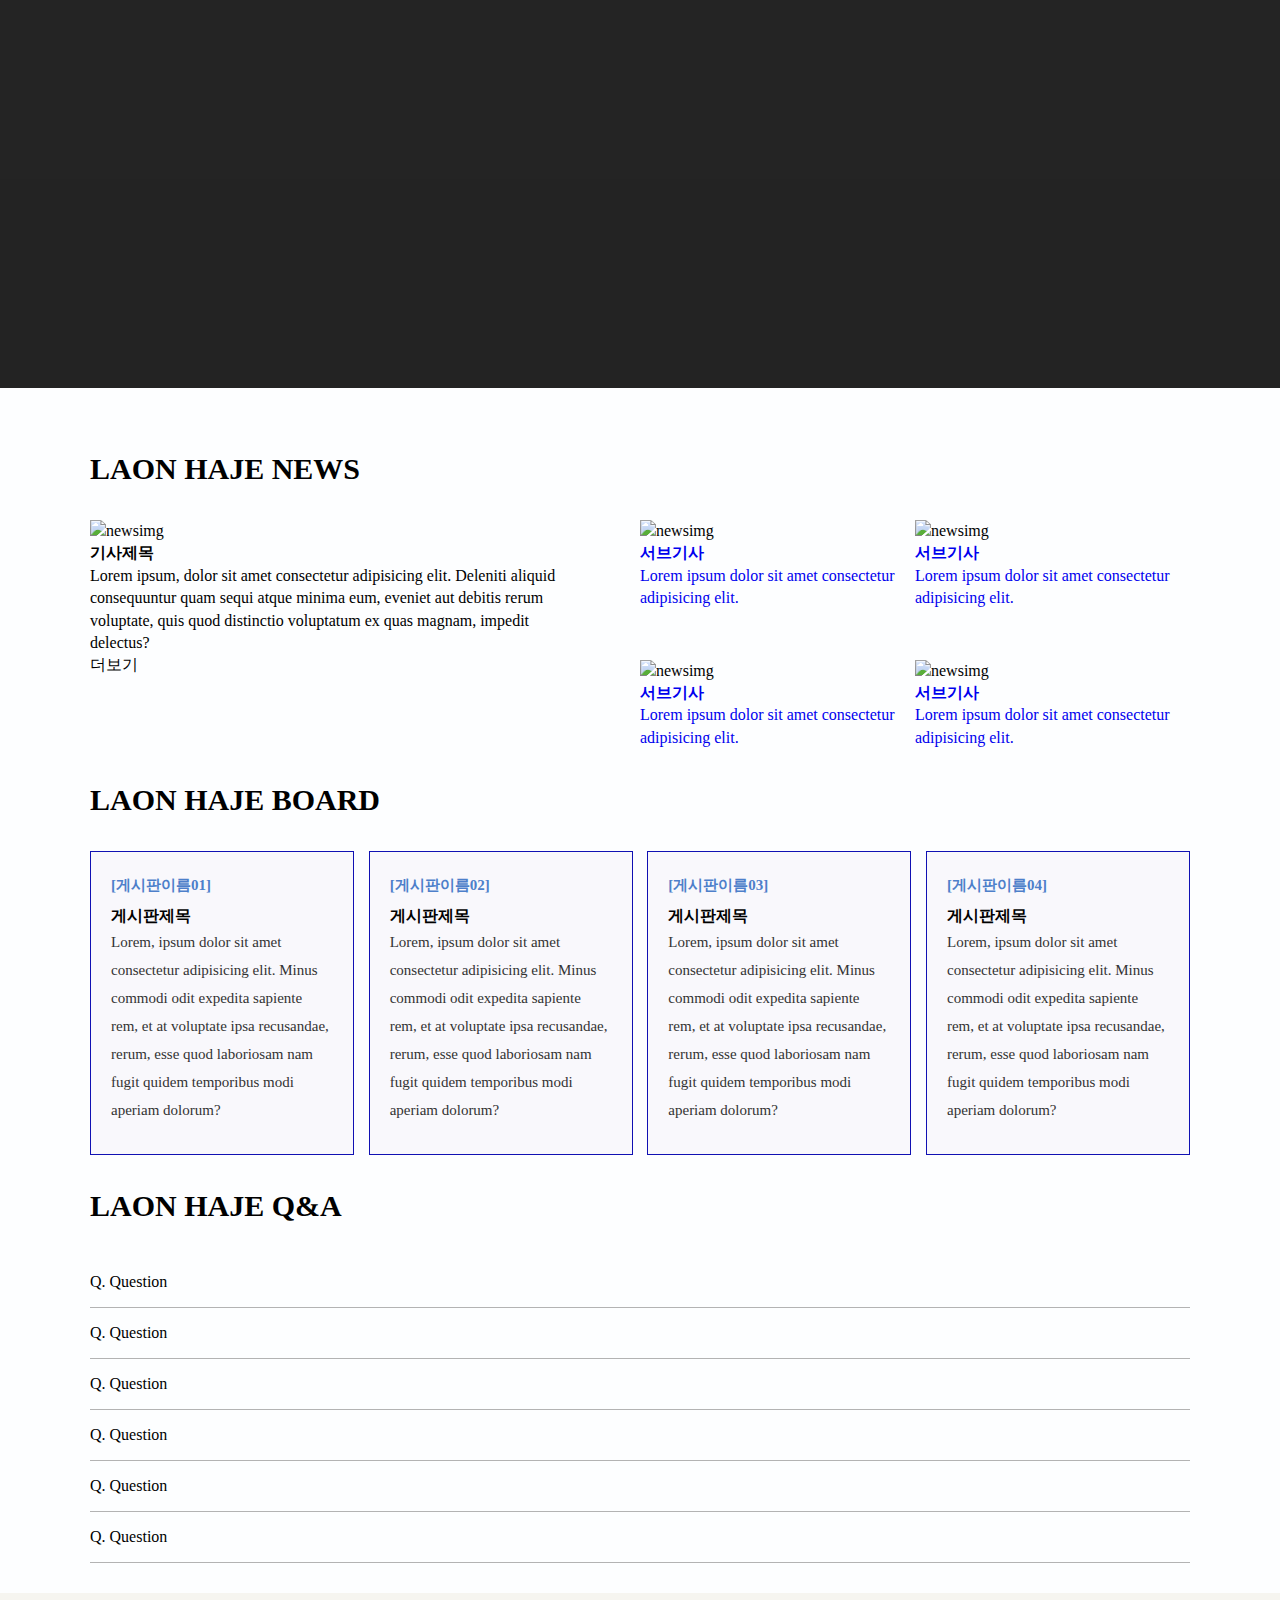
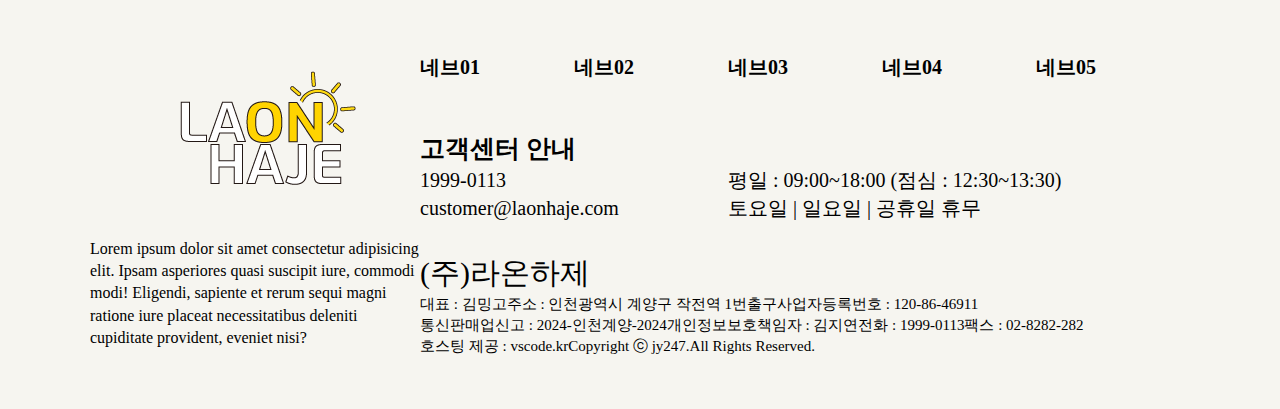
==== commit 0e3af34f: "서브페이지 시작" ====
--- a/retry/index.html
+++ b/retry/index.html
@@ -76,13 +76,13 @@
           <!-- menu item -->
           <ul class="menu">
             <li>
-              <a href="javascript:void(0)">로그인</a>
+              <a href="./login.html">로그인</a>
             </li>
             <li>
               <a href="javascript:void(0)">회원가입</a>
             </li>
             <li>
-              <a href="javascript:void(0)">마이페이지</a>
+              <a href="./login.html">마이페이지</a>
             </li>
           </ul>
           <!-- 검색영역 -->
@@ -440,7 +440,7 @@
     </section>
 
     <!-- 푸터영역 -->
-    <footer id="footer">
+    <!-- <footer id="footer">
       <div class="foot inner">
         <div class="left_place">
           <ul class="foot_01">
@@ -450,7 +450,8 @@
             <li><a href="#none">사이트맵</a></li>
             <li><a href="#none">Q&A</a></li>
           </ul>
-          <span class="txt_ju">(주)라온하제</span>
+        </div>
+        <span class="txt_ju">(주)라온하제</span>
           <div class="footer_left">
             <div class="address01 same_ft">
               <p>대표 : 김밍고</p>
@@ -470,7 +471,6 @@
               <p>Copyright ⓒ jy247.All Rights Reserved.</p>
             </div>
           </div>
-        </div>
 
         <div class="right_box">
           <span class="big">고객센터</span>
@@ -482,6 +482,70 @@
           </span>
         </div>
       </div>
-    </footer>
+    </footer> -->
+  <footer id="footer">
+    <div class="footer_cover inner">
+      <div class="footer_left">
+        <div class="logo">
+          <img src="./IMG/logo_01.png" alt="footer_logo">
+        </div>
+        <div class="barand_about">
+          <p>Lorem ipsum dolor sit amet consectetur adipisicing elit. Ipsam asperiores quasi suscipit iure, commodi modi! Eligendi, sapiente et rerum sequi magni ratione iure placeat necessitatibus deleniti cupiditate provident, eveniet nisi?</p>
+        </div>
+        
+      </div>
+      <div class="footer_right">
+        <div class="footer_nav">
+          <ul>
+            <li><a href="#none">네브01</a></li>
+            <li><a href="#none">네브02</a></li>
+            <li><a href="#none">네브03</a></li>
+            <li><a href="#none">네브04</a></li>
+            <li><a href="#none">네브05</a></li>
+          </ul>
+        </div>
+        
+
+      <div class="customer">
+        <span class="big">고객센터 안내</span><br />
+
+        <div class="customer_full">
+          <div class="customer_left">
+            <span class="regul">1999-0113 <br />customer@laonhaje.com</span>
+          </div>
+  
+          <div class="customer_right">
+            <span class="regul">
+              평일 : 09:00~18:00 (점심 : 12:30~13:30)
+              <br />토요일 | 일요일 | 공휴일 휴무
+            </span>
+          </div>
+        </div>
+      
+      </div>
+
+      <div class="footer_sub">
+        <span class="txt_ju">(주)라온하제</span>
+        <div class="footer_left">
+          <div class="address01 same_ft">
+            <ul>
+              <li>대표 : 김밍고</li>
+              <li>주소 : 인천광역시 계양구 작전역 1번출구</li>
+              <li>사업자등록번호 : 120-86-46911</li>
+              <li>통신판매업신고 : 2024-인천계양-2024</li>
+              <li>개인정보보호책임자 : 김지연</li>
+              <li>전화 : 1999-0113</li>
+              <li>팩스 : 02-8282-282</li>
+              <li>호스팅 제공 : vscode.kr</li>
+              <li>Copyright ⓒ jy247.All Rights Reserved.</li>
+            </ul>
+          </div>
+      </div>
+    </div>
+    </div>
+
+  </footer>
   </body>
+
+
 </html>
--- a/retry/CSS/style.css
+++ b/retry/CSS/style.css
@@ -105,10 +105,6 @@
 
 body{
   background-color: #f6fcff38;
-  height:100vh;
-  width:100vw;
-  overflow-x: hidden;
-  font-family: "Nanum Gothic", sans-serif;
   font-size: 16px;
   font-weight: 400;
   line-height: 1.4;
@@ -386,7 +382,7 @@
 /* MAIN BANNER */
 .main_banner{
   margin-top: 156px;
-  background-image: url("https://via.placeholder.com/1280x600");
+  /* background-image: url("https://via.placeholder.com/1280x600"); */
   background-position: center;
   height: 600px;
 }
@@ -672,72 +668,93 @@
 
 /* FOOTER */
 #footer{
+  background-color: #f6f5f0;
   margin-top: 30px;
-  width: 100%;
-  background-color: #f6f5f0;
-}
-
-.foot{
-display: flex;
-padding: 20px 0;
-}
-
-.left_place, 
-.right_box {
-  width: 50%;
-}
-
-.left_place::after{
-  content: "";
-  display: inline-block;
-  width: 2px;
-  height: 111px;
-  padding: 0 20px;
-}
-
-.left_place .foot_01{
-  display: flex;
-}
-
-.left_place .foot_01 li{
-  flex-grow: 1;
-}
-
-.left_place .footer_left .same_ft{
-  display: flex;
-  font-size: 11px;
-  width: 100%;
-  
-}
-
-.left_place .footer_left .same_ft p::after{
-  content: "";
-  padding-right: 10px;
-}
-
-.address{
-  display: flex;
-  width: 100%;
-}
-
-.address {}
-
-.txt_ju{
+  padding: 30px 0;
+}
+
+.footer_cover{
+  display: flex;
+}
+
+.footer_left{
+  width: 30%;
+}
+
+.customer{
+  margin-top: 20px;
+
+}
+
+.customer_full{
+  display: flex;
+}
+
+.customer_left{
+  width: 40%;
+}
+
+.customer .big{
+  font-weight: bold;
+  font-size: 25px;
+}
+
+.customer .regul{
   font-size: 20px;
 }
-
-
-#footer .address p{
-  display: flex;
+.customer >span >p{
+}
+
+
+.barand_about{
+  padding: 0 0 30px;
+}
+
+.footer_right{
+  width: 70%;
+}
+
+.footer_nav{
+  padding: 30px 0;
+}
+
+.footer_nav > ul{
+  display: flex;
+  font-family: 'NEXON Lv1 Gothic OTF';
+  color: #000;
+}
+
+.footer_nav > ul > li{
   flex: 1;
-  font-size: 12px;
+}
+
+.footer_nav > ul > li > a{
+  color: #000;
+  font-size: 20px;
   font-weight: bold;
 }
 
-#footer .address p::after{
-  width: 2px;
-  height: 16px;
-  color: #000;
-  padding: 0 5px;
-}
-
+.footer_sub{
+  font-family: 'NEXON Lv1 Gothic OTF';
+  margin-top: 30px;
+  }
+
+.footer_sub .txt_ju{
+  font-size: 30px;
+}
+
+
+.footer_sub .footer_left{
+  display: flex;
+  font-size: 15px;
+  width: 100%;
+  flex-wrap: wrap;
+  flex: 1;
+}
+
+.footer_sub .footer_left .address01 > ul{
+  display: flex;
+  flex-wrap: wrap;
+  flex: 1;
+}
+
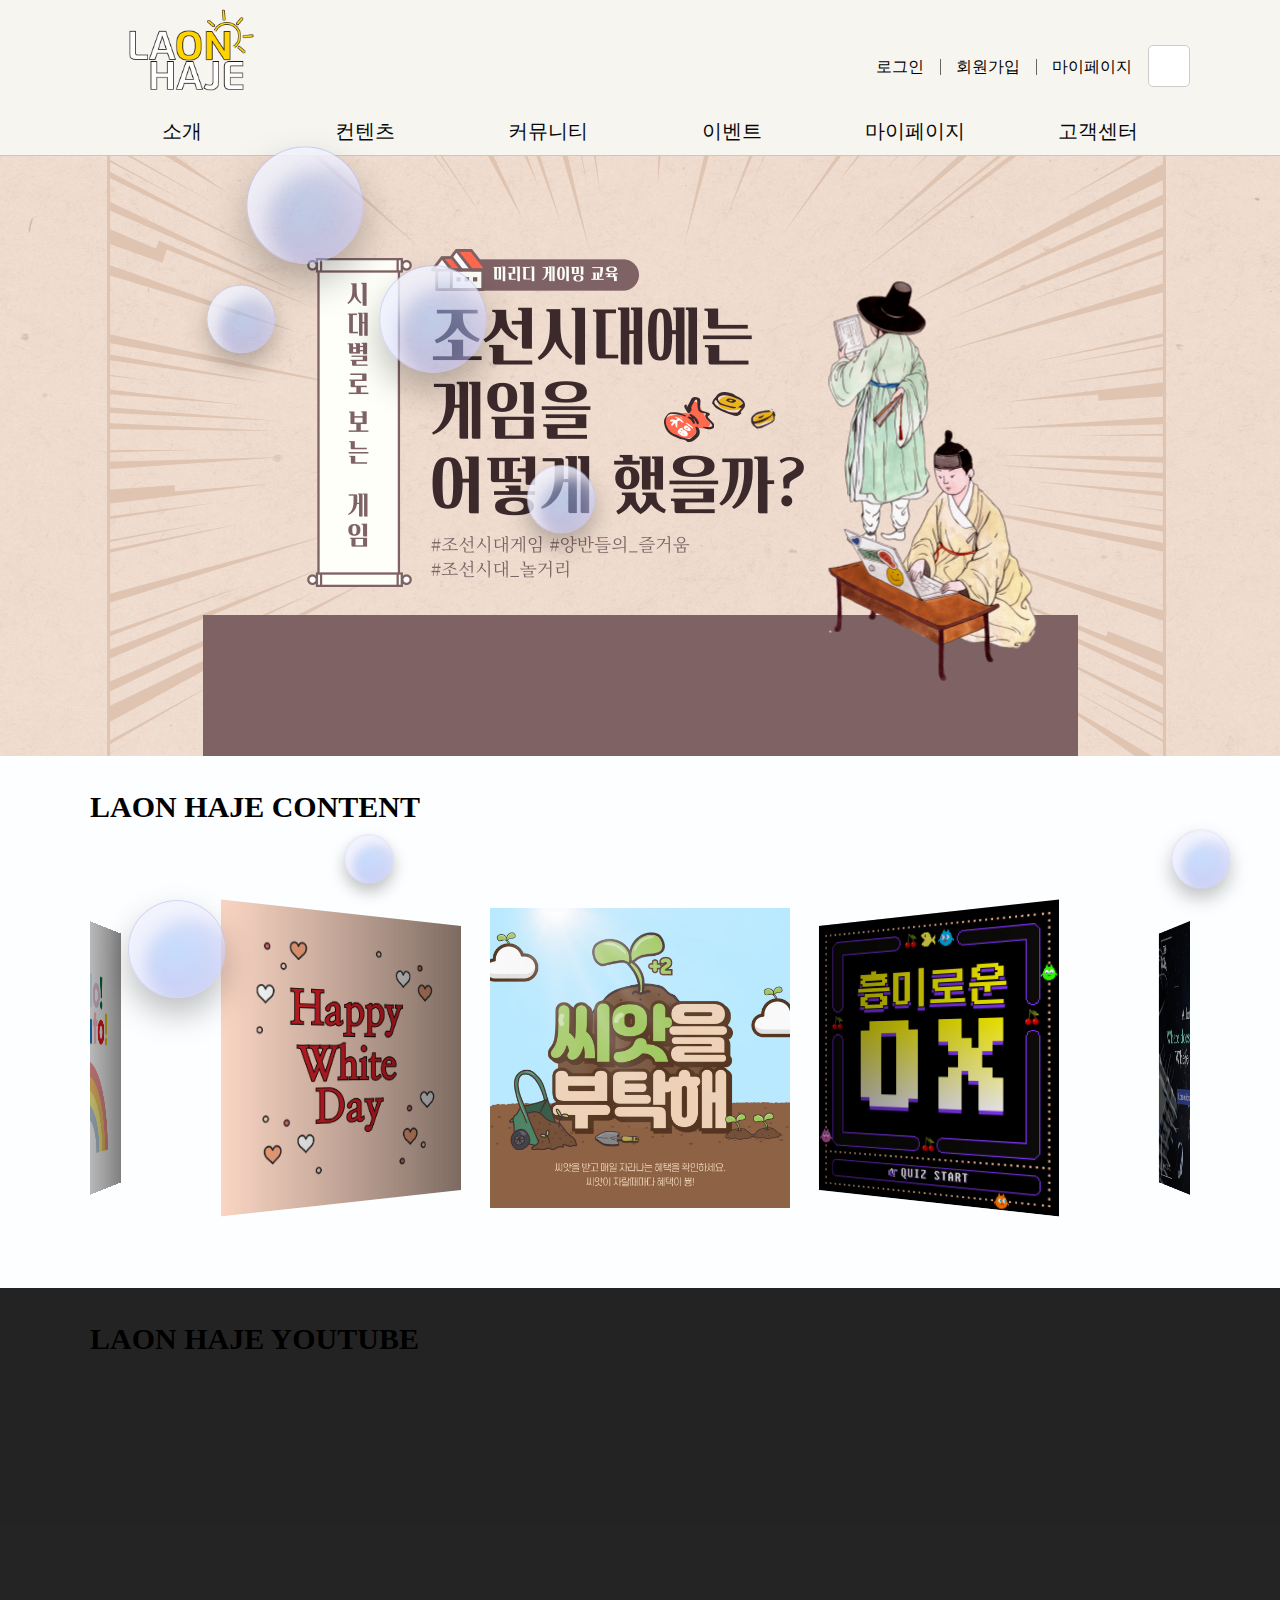
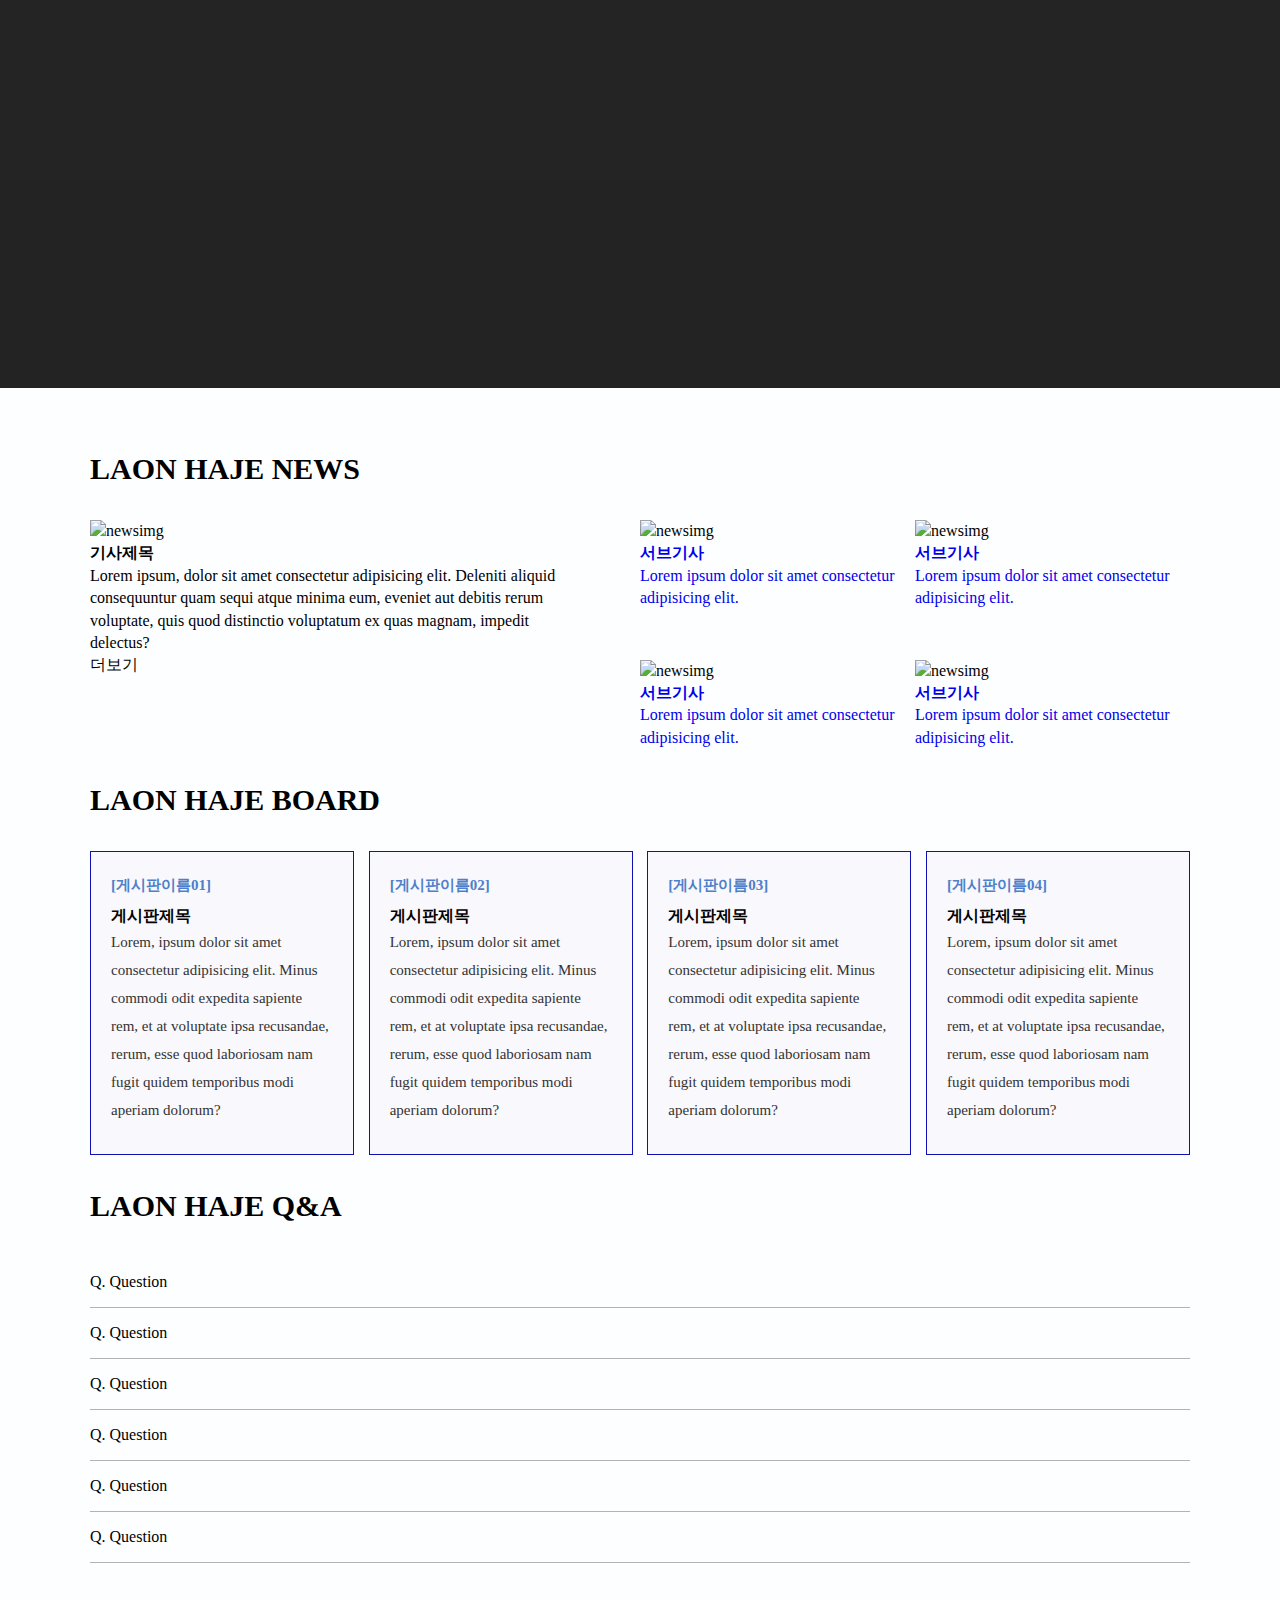
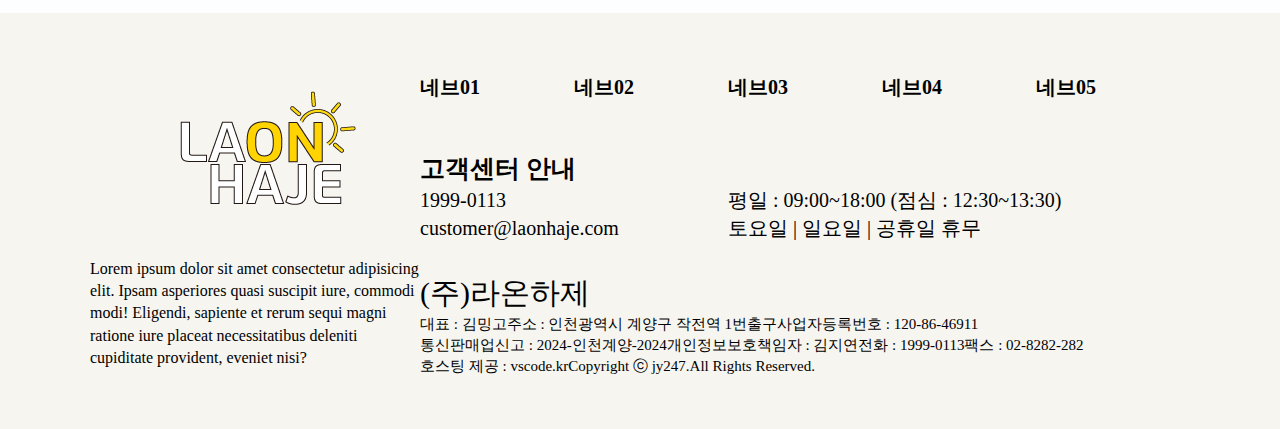
==== commit 3d0765ce: "회원가입페이지 연결" ====
--- a/retry/index.html
+++ b/retry/index.html
@@ -79,7 +79,7 @@
               <a href="./login.html">로그인</a>
             </li>
             <li>
-              <a href="javascript:void(0)">회원가입</a>
+              <a href="./login.html">회원가입</a>
             </li>
             <li>
               <a href="./login.html">마이페이지</a>
@@ -148,9 +148,9 @@
             <div class="item__contents">
               <ul class="inner">
                 <!-- 말을 좀 다듬어야 할듯 -->
-                <li><a href="javascript:void(0)">개인정보</a></li>
-                <li><a href="javascript:void(0)">나의 컨텐츠</a></li>
-                <li><a href="javascript:void(0)">응모한 이벤트</a></li>
+                <li><a href="./login.html">개인정보</a></li>
+                <li><a href="./login.html">나의 컨텐츠</a></li>
+                <li><a href="./login.html">응모한 이벤트</a></li>
               </ul>
             </div>
           </li>
@@ -160,7 +160,7 @@
             <div class="item__contents">
               <ul class="inner">
                 <li><a href="javascript:void(0)">자주하는 질문</a></li>
-                <li><a href="javascript:void(0)">건의하기</a></li>
+                <li><a href="./login.html">건의하기</a></li>
                 <li><a href="javascript:void(0)">Q&A</a></li>
               </ul>
             </div>
--- a/retry/CSS/style.css
+++ b/retry/CSS/style.css
@@ -377,6 +377,7 @@
 
 #full{
   height: auto;
+  margin-bottom: 50px;
 }
 
 /* MAIN BANNER */
@@ -669,7 +670,6 @@
 /* FOOTER */
 #footer{
   background-color: #f6f5f0;
-  margin-top: 30px;
   padding: 30px 0;
 }
 
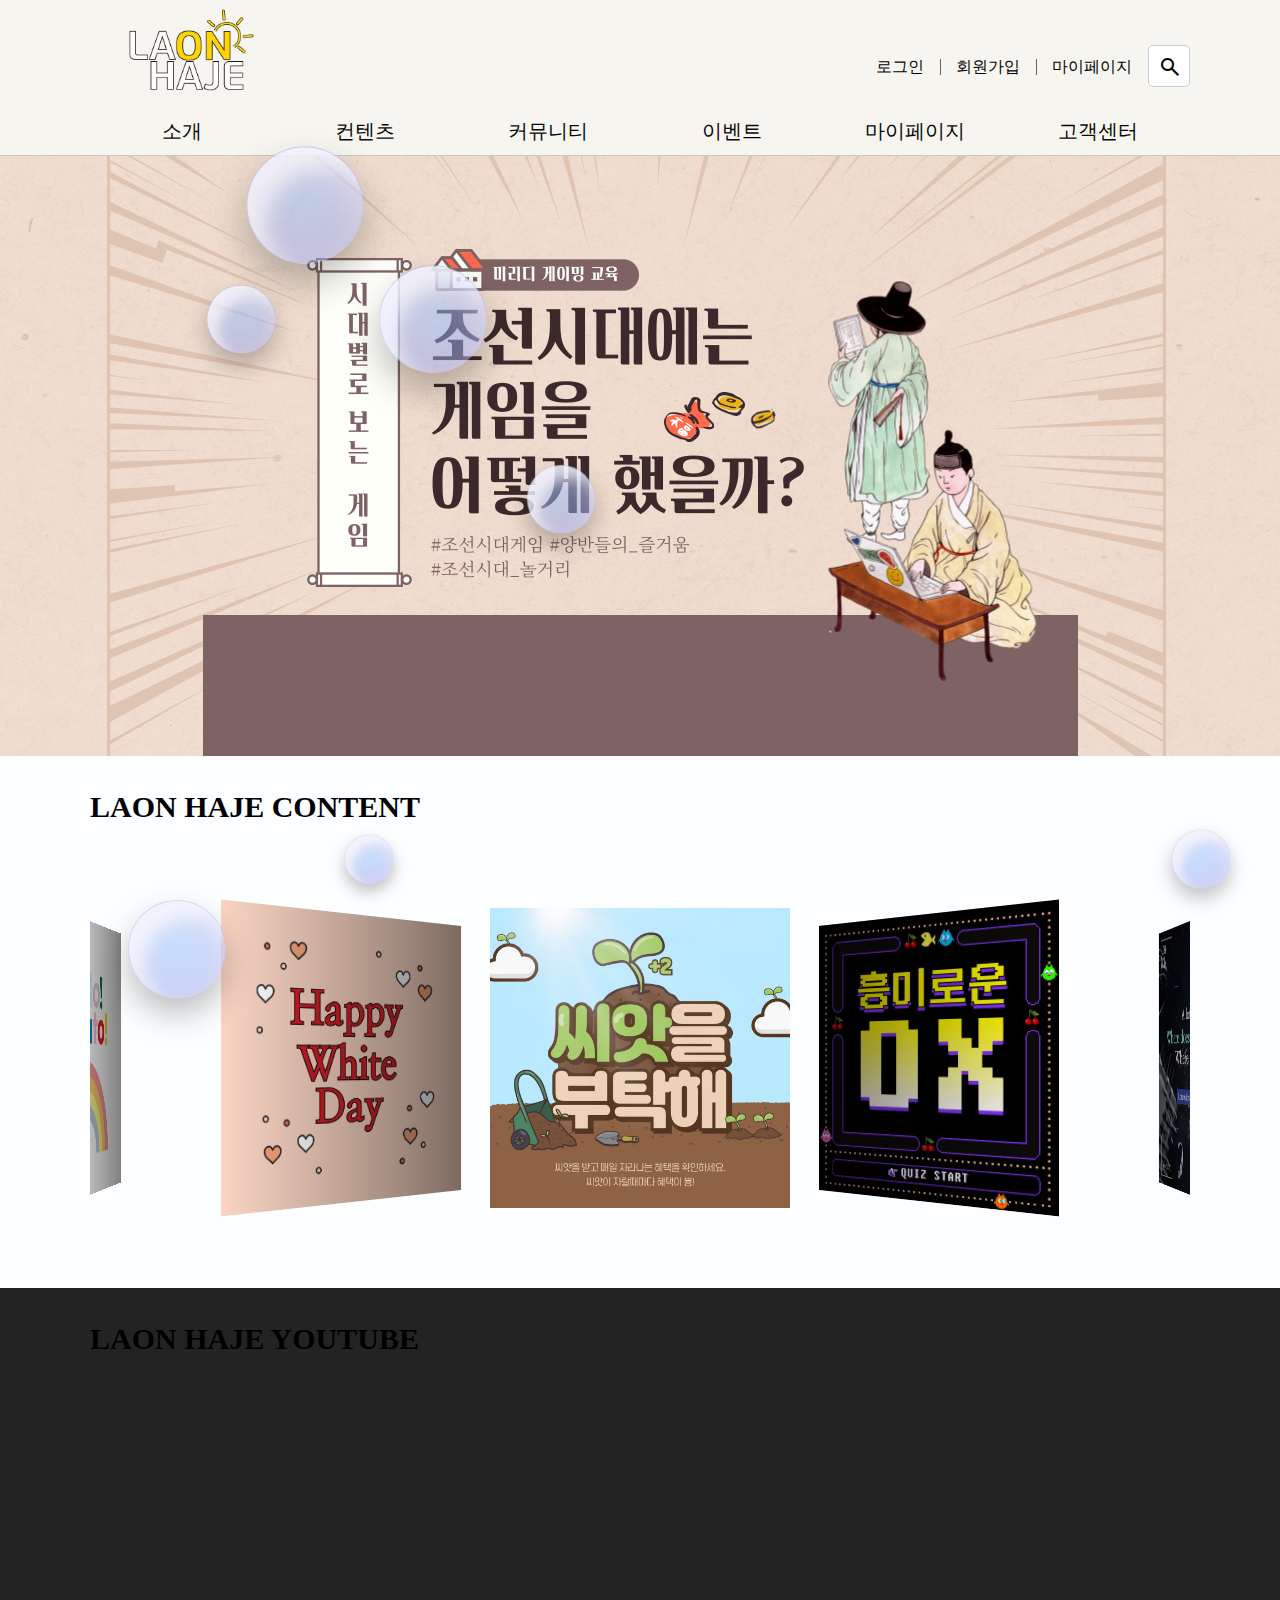
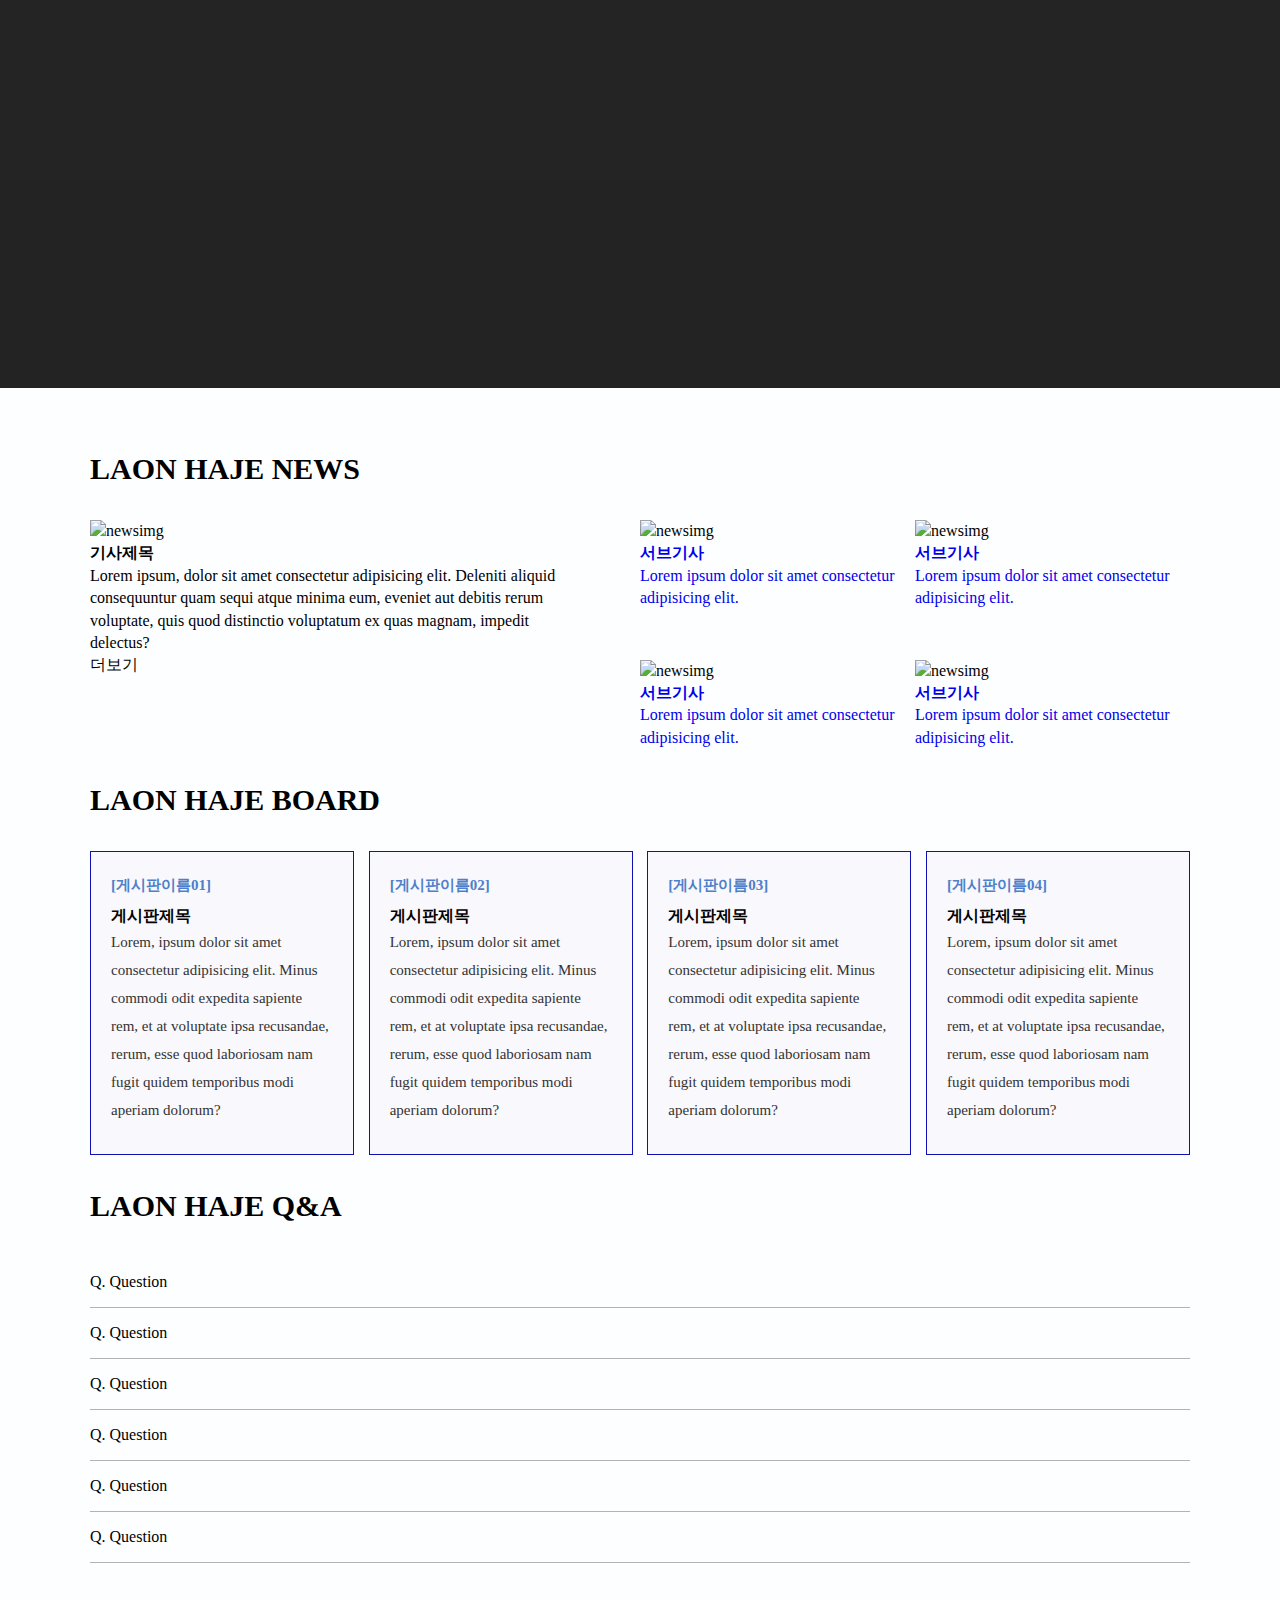
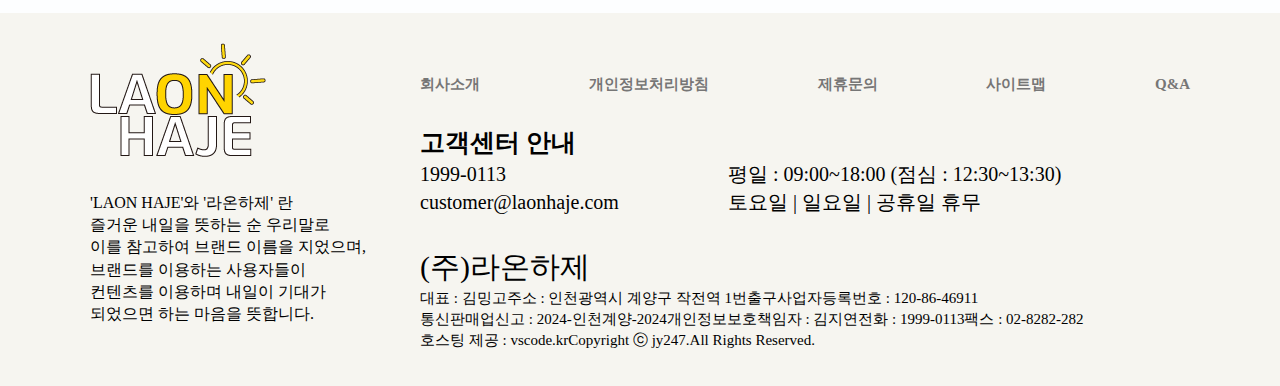
==== commit 04625ca7: "푸터 수정" ====
--- a/retry/index.html
+++ b/retry/index.html
@@ -19,7 +19,8 @@
     <link rel="preconnect" href="https://fonts.googleapis.com" />
     <link rel="preconnect" href="https://fonts.gstatic.com" crossorigin />
     <link href="https://fonts.googleapis.com/css2?family=Nanum+Gothic:wght@400;700&display=swap" rel="stylesheet" />
-    <link href="https://fonts.googleapis.com/css2?family=Material+Icons+Outlined+filled" rel="stylesheet">  
+    <link href="https://fonts.googleapis.com/css2?family=Material+Icons+Outlined+filled" rel="stylesheet">
+    <link rel="stylesheet" href="https://fonts.googleapis.com/css2?family=Material+Symbols+Outlined:opsz,wght,FILL,GRAD@24,400,0,0" />  
 
 
     <!--  GSAP (애니메이션 링크) 순서주의!! -->
@@ -87,8 +88,10 @@
           </ul>
           <!-- 검색영역 -->
           <div class="search">
-            <input type="text" placeholder="검색하기" />
-            <!-- <span class="material-icons">search</span> -->
+            <input type="text" placeholder="궁금하신 점이 있으신가요?" />
+            <span class="material-symbols-outlined">
+              search
+              </span>
           </div>
         </div>
 
@@ -440,68 +443,31 @@
     </section>
 
     <!-- 푸터영역 -->
-    <!-- <footer id="footer">
-      <div class="foot inner">
-        <div class="left_place">
-          <ul class="foot_01">
+  <footer id="footer">
+    <div class="footer_cover inner">
+      <div class="footer_left">
+        <div class="logo">
+          <img src="./IMG/logo_01_footer.png" alt="footer_logo">
+        </div>
+        <div class="barand_about">
+          <p>'LAON HAJE'와 '라온하제' 란 <br>
+            즐거운 내일을 뜻하는 순 우리말로 <br>
+            이를 참고하여 브랜드 이름을 지었으며, <br>
+            브랜드를 이용하는 사용자들이 <br>
+            컨텐츠를 이용하며 내일이 기대가 <br>
+            되었으면 하는 마음을 뜻합니다. <br>
+          </p>
+        </div>
+        
+      </div>
+      <div class="footer_right">
+        <div class="footer_nav">
+          <ul>
             <li><a href="#none">회사소개</a></li>
             <li><a href="#none">개인정보처리방침</a></li>
             <li><a href="#none">제휴문의</a></li>
             <li><a href="#none">사이트맵</a></li>
             <li><a href="#none">Q&A</a></li>
-          </ul>
-        </div>
-        <span class="txt_ju">(주)라온하제</span>
-          <div class="footer_left">
-            <div class="address01 same_ft">
-              <p>대표 : 김밍고</p>
-              <p>주소 : 인천광역시 계양구 작전역 1번출구</p>
-            </div>
-            <div class="address02 same_ft">
-              <p>사업자등록번호 : 120-86-46911</p>
-              <p>통신판매업신고 : 2024-인천계양-2024</p>
-              <p>개인정보보호책임자 : 김지연</p>
-            </div>
-            <div class="address03 same_ft">
-              <p>전화 : 1999-0113</p>
-              <p>팩스 : 02-8282-2828</p>
-            </div>
-            <div class="address04 same_ft">
-              <p>호스팅 제공 : vscode.kr</p>
-              <p>Copyright ⓒ jy247.All Rights Reserved.</p>
-            </div>
-          </div>
-
-        <div class="right_box">
-          <span class="big">고객센터</span>
-          <span class="regul">1999-0113 <br />customer@laonhaje.com
-            <p>
-              평일<span></span>09:00~18:00 (점심<span></span>12:30~13:30)
-              <br />토요일<span></span>일요일<span></span>공휴일 휴무
-            </p>
-          </span>
-        </div>
-      </div>
-    </footer> -->
-  <footer id="footer">
-    <div class="footer_cover inner">
-      <div class="footer_left">
-        <div class="logo">
-          <img src="./IMG/logo_01.png" alt="footer_logo">
-        </div>
-        <div class="barand_about">
-          <p>Lorem ipsum dolor sit amet consectetur adipisicing elit. Ipsam asperiores quasi suscipit iure, commodi modi! Eligendi, sapiente et rerum sequi magni ratione iure placeat necessitatibus deleniti cupiditate provident, eveniet nisi?</p>
-        </div>
-        
-      </div>
-      <div class="footer_right">
-        <div class="footer_nav">
-          <ul>
-            <li><a href="#none">네브01</a></li>
-            <li><a href="#none">네브02</a></li>
-            <li><a href="#none">네브03</a></li>
-            <li><a href="#none">네브04</a></li>
-            <li><a href="#none">네브05</a></li>
           </ul>
         </div>
         
--- a/retry/CSS/style.css
+++ b/retry/CSS/style.css
@@ -291,17 +291,16 @@
   border-color: #5646df;
 }
 
-header .sub-menu .search .material-icons{  
+header .sub-menu .search .material-symbols-outlined{  
   height: 15px;
-  position: absolute;
-  top: 0;
-  bottom: 0;
-  right: 7px;
   margin: auto;
   transition: opacity 0.4s;
-}
-
-header .sub-menu .search input:focus + .material-icons{
+  position: absolute;
+  top: 10px;
+  right: 8px
+}
+
+header .sub-menu .search input:focus + .material-symbols-outlined{
   opacity: 0;
 }
 
@@ -338,7 +337,7 @@
 }
 
 header .main-menu .item .item__contents{
-  background-color: #cce1ff;
+  background-color: #cfcfcc;
   position: fixed;
   width: 100%;
   left: 0;
@@ -682,8 +681,6 @@
 }
 
 .customer{
-  margin-top: 20px;
-
 }
 
 .customer_full{
@@ -697,6 +694,7 @@
 .customer .big{
   font-weight: bold;
   font-size: 25px;
+  padding-bottom: 20px;
 }
 
 .customer .regul{
@@ -707,7 +705,7 @@
 
 
 .barand_about{
-  padding: 0 0 30px;
+  padding:30px 0;
 }
 
 .footer_right{
@@ -722,15 +720,16 @@
   display: flex;
   font-family: 'NEXON Lv1 Gothic OTF';
   color: #000;
+  justify-content: space-between;
 }
 
 .footer_nav > ul > li{
-  flex: 1;
+
 }
 
 .footer_nav > ul > li > a{
-  color: #000;
-  font-size: 20px;
+  color: #767676;
+  font-size: 15px;
   font-weight: bold;
 }
 
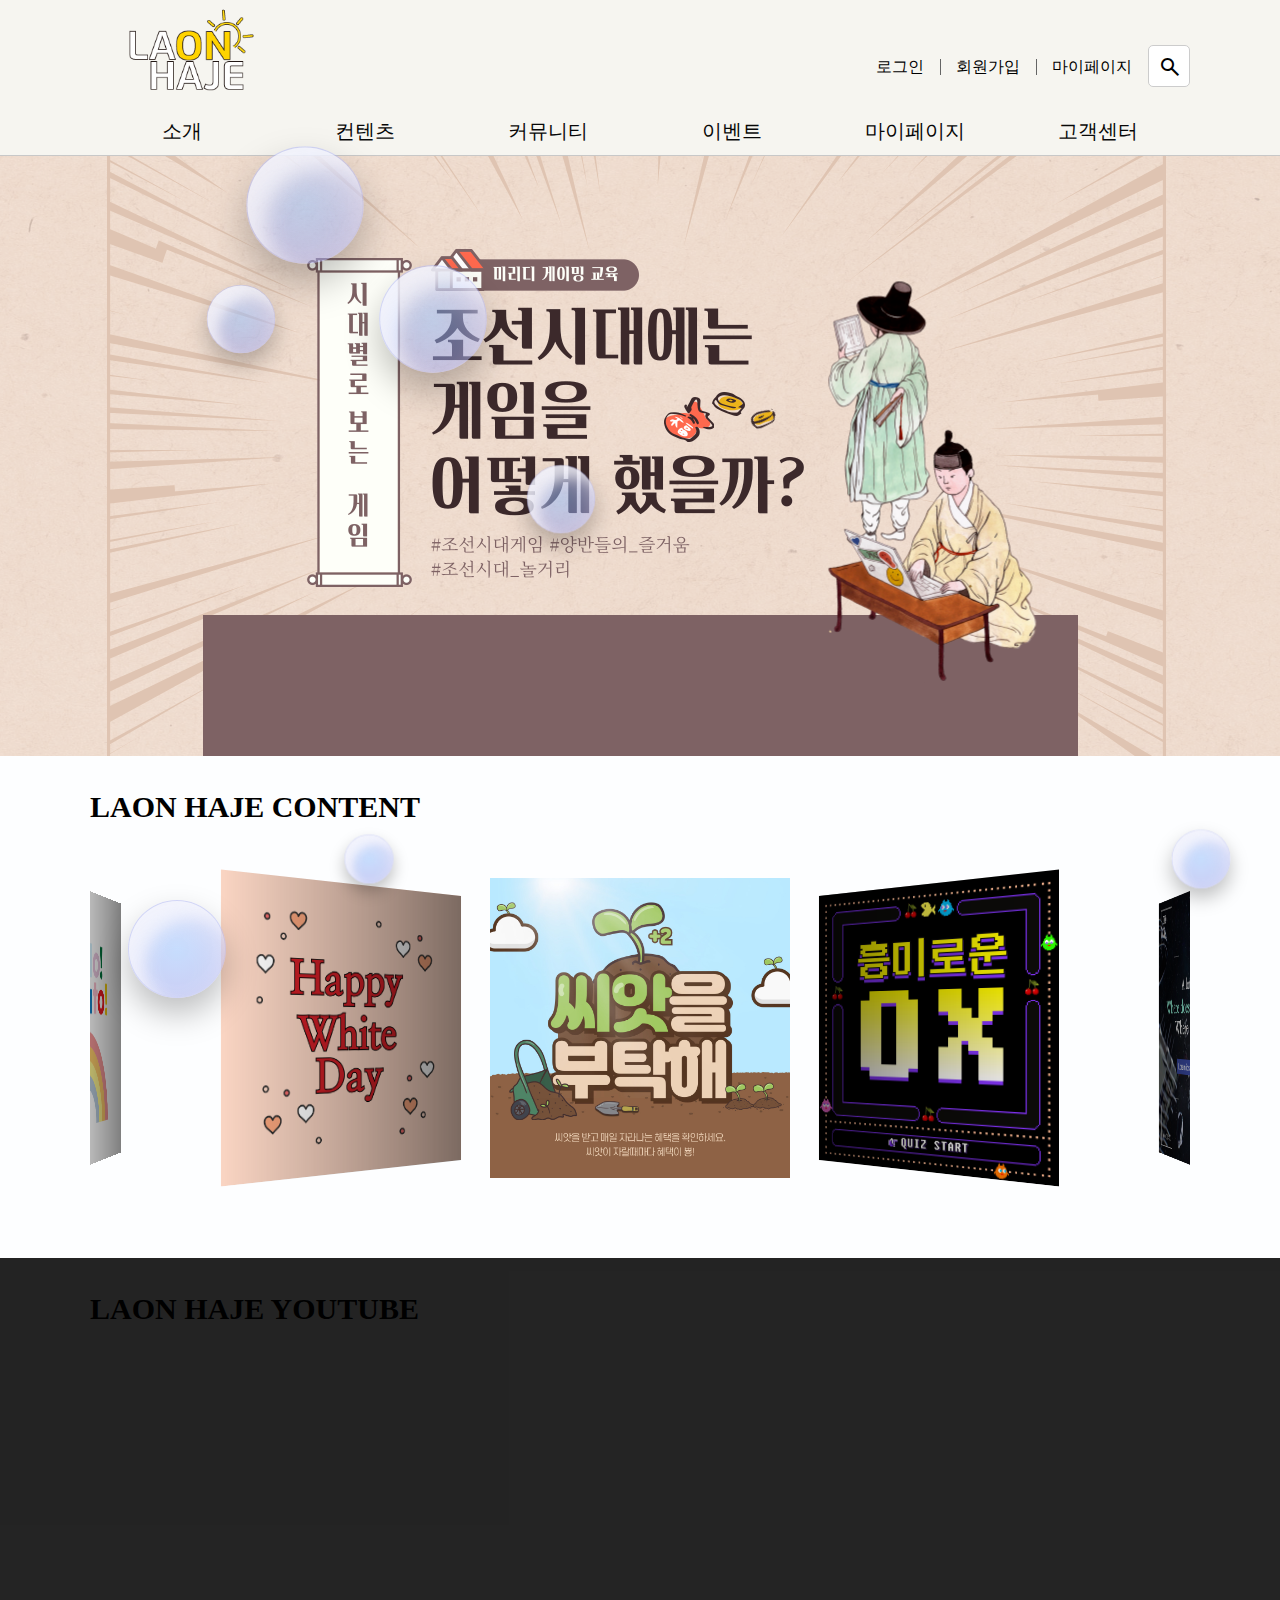
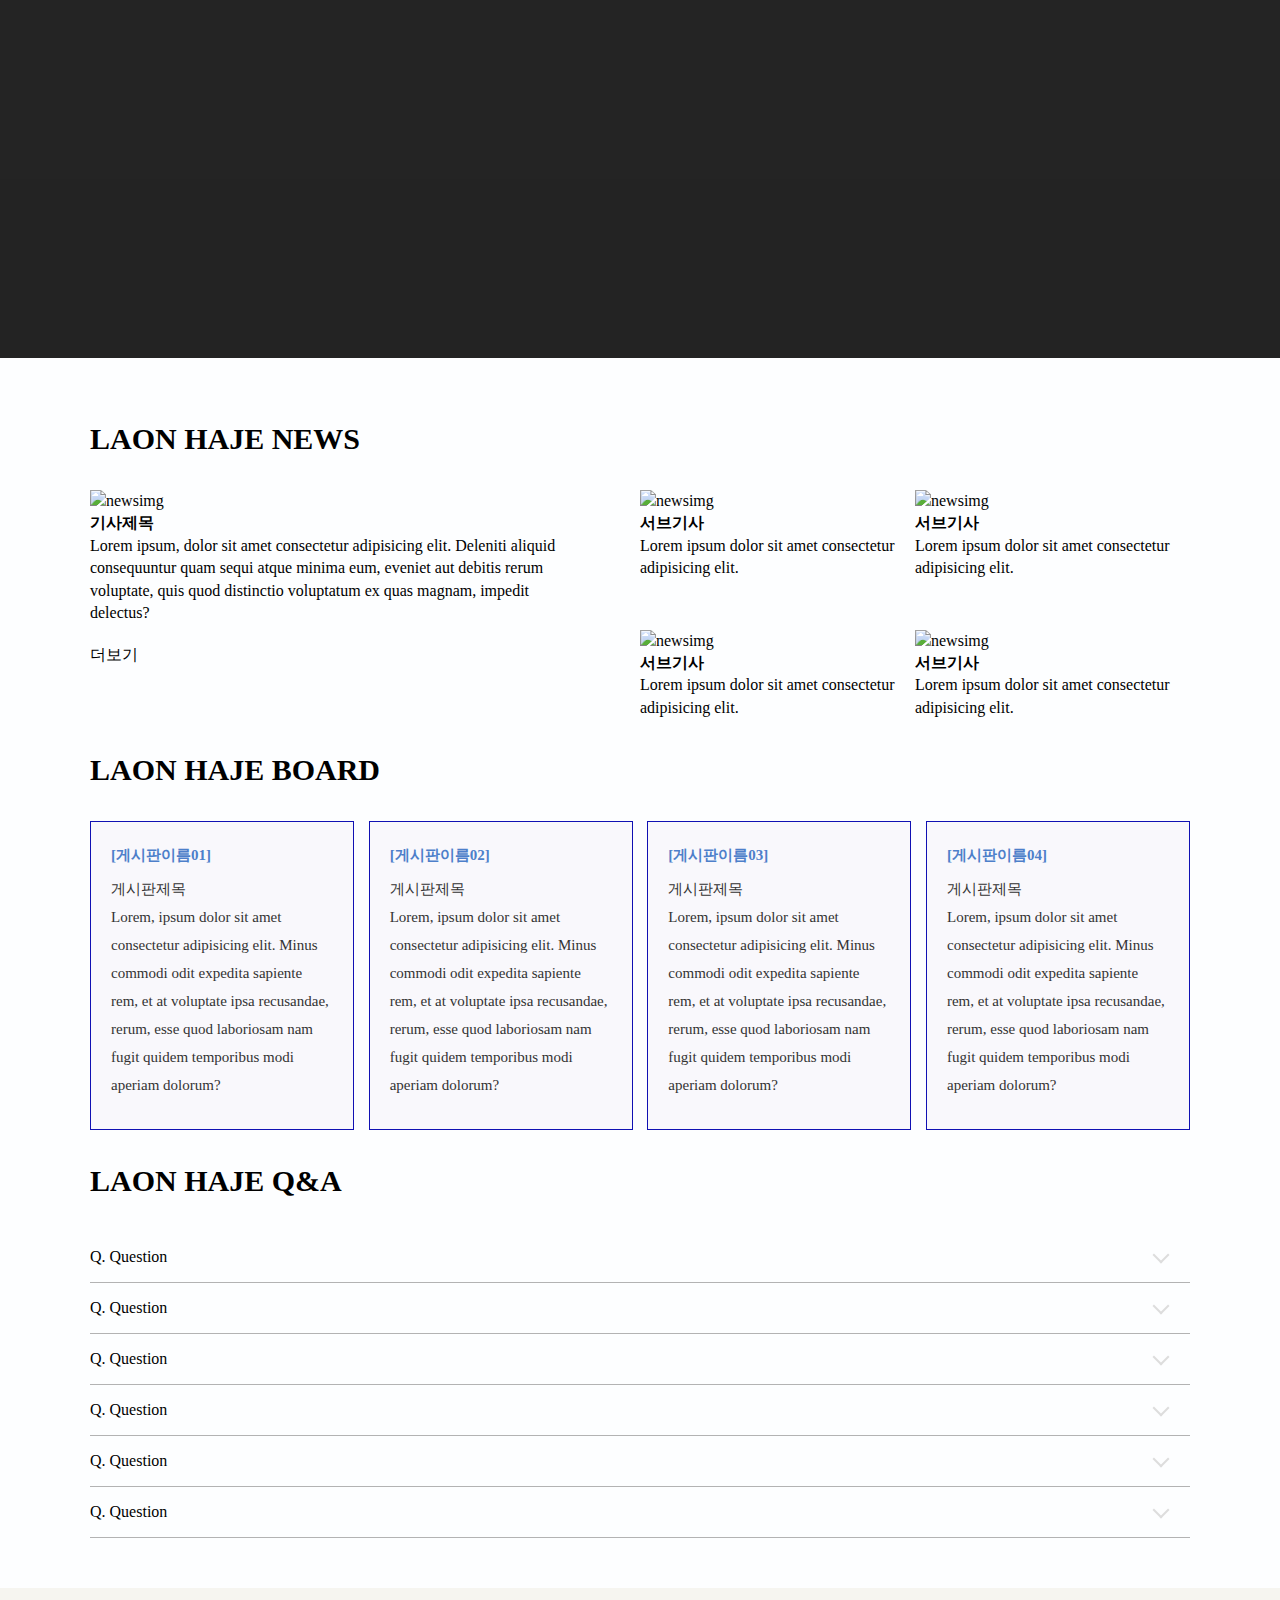
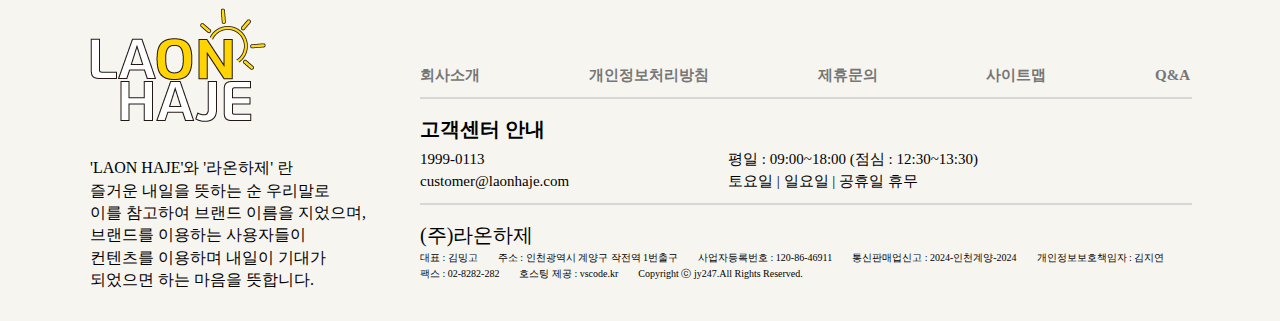
==== commit a52c598d: "접근성 검사 수정" ====
--- a/retry/index.html
+++ b/retry/index.html
@@ -80,7 +80,7 @@
               <a href="./login.html">로그인</a>
             </li>
             <li>
-              <a href="./login.html">회원가입</a>
+              <a href="./join.html">회원가입</a>
             </li>
             <li>
               <a href="./login.html">마이페이지</a>
@@ -97,6 +97,7 @@
 
         <!-- main menu (header right bottom)-->
 
+       <nav>
         <ul class="main-menu">
           <li class="item">
             <a href="javascript:void(0)" class="item__name">소개</a>
@@ -115,7 +116,7 @@
                 <!-- HOT DEAL강조해주기 -->
                 <li><a href="javascript:void(0)">HOT DEAL</a></li>
                 <li><a href="javascript:void(0)">FREE</a></li>
-                <li><a href="javascript:void(0)">GAME</a></li>
+                <li><a href="./GAME.html">GAME</a></li>
                 <li><a href="javascript:void(0)">MOVIE</a></li>
                 <li><a href="javascript:void(0)">TRAVEL</a></li>
                 <li><a href="javascript:void(0)">STUDY</a></li>
@@ -169,6 +170,7 @@
             </div>
           </li>
         </ul>
+       </nav>
       </div>
     </header>
 
@@ -208,34 +210,39 @@
       <!-- CONTENT -->
       <section class="content inner">
         <h2>LAON HAJE CONTENT</h2>
+        <!-- <div class="content_focus">
+          <span class="content_focus01"></span>
+          <span class="content_focus02"></span>
+          <span class="content_focus03"></span>
+        </div> -->
         <div class="swiper mySwiper">
           <div class="swiper-wrapper">
             <div class="swiper-slide">
-              <img src="./IMG/content01.jpg" />
-            </div>
-            <div class="swiper-slide">
-              <img src="./IMG/content02.jpg" />
-            </div>
-            <div class="swiper-slide">
-              <img src="./IMG/content03.jpg" />
-            </div>
-            <div class="swiper-slide">
-              <img src="./IMG/content04.jpg" />
-            </div>
-            <div class="swiper-slide">
-              <img src="./IMG/content05.jpg" />
-            </div>
-            <div class="swiper-slide">
-              <img src="./IMG/content06.jpg" />
-            </div>
-            <div class="swiper-slide">
-              <img src="./IMG/content07.jpg" />
-            </div>
-            <div class="swiper-slide">
-              <img src="./IMG/content08.jpg" />
-            </div>
-            <div class="swiper-slide">
-              <img src="./IMG/content09.jpg" />
+              <img src="./IMG/content01.jpg" alt="slide02_img"/>
+            </div>
+            <div class="swiper-slide">
+              <img src="./IMG/content02.jpg"  alt="slide02_img"/>
+            </div>
+            <div class="swiper-slide">
+              <img src="./IMG/content03.jpg" alt="slide02_img" />
+            </div>
+            <div class="swiper-slide">
+              <img src="./IMG/content04.jpg" alt="slide02_img" />
+            </div>
+            <div class="swiper-slide">
+              <img src="./IMG/content05.jpg" alt="slide02_img" />
+            </div>
+            <div class="swiper-slide">
+              <img src="./IMG/content06.jpg" alt="slide02_img" />
+            </div>
+            <div class="swiper-slide">
+              <img src="./IMG/content07.jpg" alt="slide02_img" />
+            </div>
+            <div class="swiper-slide">
+              <img src="./IMG/content08.jpg" alt="slide02_img" />
+            </div>
+            <div class="swiper-slide">
+              <img src="./IMG/content09.jpg" alt="slide02_img" />
             </div>
           </div>
 
@@ -319,7 +326,7 @@
           <li>
             <a href="#none" class="defalt_board">
               <span>[게시판이름01]</span>
-              <h4>게시판제목</h4>
+              <p>게시판제목</p>
               <p>
                 Lorem, ipsum dolor sit amet consectetur adipisicing elit. Minus
                 commodi odit expedita sapiente rem, et at voluptate ipsa
@@ -329,7 +336,7 @@
             </a>
             <div class="hidden_board h-01">
               <span>[게시판이름01]</span>
-              <h4>게시판제목</h4>
+              <p>게시판제목</p>
               <p>
                 Lorem, ipsum dolor sit amet consectetur adipisicing elit. Minus
                 commodi odit expedita sapiente rem, et at voluptate ipsa
@@ -343,7 +350,7 @@
           <li>
             <a href="#none" class="defalt_board">
               <span>[게시판이름02]</span>
-              <h4>게시판제목</h4>
+              <p>게시판제목</p>
               <p>
                 Lorem, ipsum dolor sit amet consectetur adipisicing elit. Minus
                 commodi odit expedita sapiente rem, et at voluptate ipsa
@@ -353,7 +360,7 @@
             </a>
             <div class="hidden_board h-02">
               <span>[게시판이름02]</span>
-              <h4>게시판제목</h4>
+              <p>게시판제목</p>
               <p>
                 Lorem, ipsum dolor sit amet consectetur adipisicing elit. Minus
                 commodi odit expedita sapiente rem, et at voluptate ipsa
@@ -367,7 +374,7 @@
           <li>
             <a href="#none" class="defalt_board">
               <span>[게시판이름03]</span>
-              <h4>게시판제목</h4>
+              <p>게시판제목</p>
               <p>
                 Lorem, ipsum dolor sit amet consectetur adipisicing elit. Minus
                 commodi odit expedita sapiente rem, et at voluptate ipsa
@@ -377,7 +384,7 @@
             </a>
             <div class="hidden_board h-03">
               <span>[게시판이름03]</span>
-              <h4>게시판제목</h4>
+              <p>게시판제목</p>
               <p>
                 Lorem, ipsum dolor sit amet consectetur adipisicing elit. Minus
                 commodi odit expedita sapiente rem, et at voluptate ipsa
@@ -391,7 +398,7 @@
           <li>
             <a href="#none" class="defalt_board">
               <span>[게시판이름04]</span>
-              <h4>게시판제목</h4>
+              <p>게시판제목</p>
               <p>
                 Lorem, ipsum dolor sit amet consectetur adipisicing elit. Minus
                 commodi odit expedita sapiente rem, et at voluptate ipsa
@@ -401,7 +408,7 @@
             </a>
             <div class="hidden_board h-04">
               <span>[게시판이름04]</span>
-              <h4>게시판제목</h4>
+              <p>게시판제목</p>
               <p>
                 Lorem, ipsum dolor sit amet consectetur adipisicing elit. Minus
                 commodi odit expedita sapiente rem, et at voluptate ipsa
@@ -496,12 +503,11 @@
           <div class="address01 same_ft">
             <ul>
               <li>대표 : 김밍고</li>
-              <li>주소 : 인천광역시 계양구 작전역 1번출구</li>
+              <li>주소 : 인천광역시 계양구 작전역 1번출구</li> 
               <li>사업자등록번호 : 120-86-46911</li>
               <li>통신판매업신고 : 2024-인천계양-2024</li>
-              <li>개인정보보호책임자 : 김지연</li>
-              <li>전화 : 1999-0113</li>
-              <li>팩스 : 02-8282-282</li>
+              <li>개인정보보호책임자 : 김지연</li> 
+              <li>팩스 : 02-8282-282</li> 
               <li>호스팅 제공 : vscode.kr</li>
               <li>Copyright ⓒ jy247.All Rights Reserved.</li>
             </ul>
--- a/retry/CSS/style.css
+++ b/retry/CSS/style.css
@@ -207,12 +207,8 @@
 
 header > .inner > .logo{
   width: 30%;
-  height: auto;
-  position: absolute;
-  height: auto;
+  position: absolute;
   top: -25px;
-  bottom: 0;
-  margin: auto 0;  
   left: -25px;
 }
 
@@ -397,10 +393,37 @@
 
 .content h2{
   text-align: left;
-  padding: 30px 0;
+  padding: 30px 0 0;
   font-size: 30px;
 
 }
+/* .content_focus{
+  width: 100%;
+  display: flex;
+  margin: 0 auto;
+}
+
+.content_focus .content_focus01{
+  background-color: yellow;
+  width: 45px;
+  height: 5px;
+  transform: rotate(60deg);
+  margin: 0 auto;
+}
+.content_focus .content_focus02{
+  background-color: yellow;
+  width: 45px;
+  height: 5px;
+  transform: rotate(90deg);
+  margin: 0 auto;
+}
+.content_focus .content_focus03{
+  background-color: yellow;
+  width: 45px;
+  height: 5px;
+  transform: rotate(-60deg);
+  margin: 0 auto;
+} */
 
 
 /* YOUTUBE */
@@ -465,6 +488,7 @@
 .news .contenst-news{
   display: flex;
   justify-content: space-between;  
+  font-family: 'NEXON Lv1 Gothic OTF';
 }
 
 .news .contenst-news .left{
@@ -484,7 +508,8 @@
 }
 
 .news .contenst-news .left .left_box .main_news_box .btn{
-  
+  margin: 20px 0 0 0;
+  display: inline-block;
 }
 
 
@@ -510,6 +535,11 @@
 .news .contenst-news .right .right_box .top-news img{
   
 }
+
+.news .contenst-news .right .right_box a{
+  color: #000;
+}
+
 
 .news .contenst-news .right .right_box .bottom-news {
   display: flex;
@@ -574,7 +604,7 @@
   color: #333;
   margin: 0 20px;
   font-size: 15px;
-  font-family: 'JSDongkang-Regular';
+  font-family: 'NEXON Lv1 Gothic OTF';s
 }
 
 
@@ -610,6 +640,7 @@
 }
 
 .board .board-line > li .hidden_board .close_btn{
+  content: "";
   display: block;
   color: #000;
   font-family: 'JSDongkang-Regular';
@@ -643,7 +674,7 @@
   border-bottom: solid 1px #b3b3b3;
   box-sizing: border-box;
   position: relative;
-  font-family: 'Binggrae-Bold';
+  font-family: 'NEXON Lv1 Gothic OTF';
 }
 
 .qna .qna_box .dl_box .question::after{
@@ -656,6 +687,7 @@
   position: absolute;
   top: 17px;
   right: 23px;
+  content: "";
 }
 
 .qna .qna_box .dl_box .answer{
@@ -663,13 +695,14 @@
   display: none;
   padding: 34px 0;
   font-family: 'NEXON Lv1 Gothic OTF';
+  font-weight: bold;
   background-color: #7bade029;
 }
 
 /* FOOTER */
 #footer{
   background-color: #f6f5f0;
-  padding: 30px 0;
+  padding: 20px 0 0;
 }
 
 .footer_cover{
@@ -681,7 +714,16 @@
 }
 
 .customer{
-}
+  font-family: 'NEXON Lv1 Gothic OTF';
+}
+
+.customer::after{
+  content: "";
+  display: inline-block;
+  border: 0.5px solid #d7d7d7;
+  width: 100%;
+  margin: 10px 0;
+} 
 
 .customer_full{
   display: flex;
@@ -693,12 +735,13 @@
 
 .customer .big{
   font-weight: bold;
-  font-size: 25px;
-  padding-bottom: 20px;
+  font-size: 20px;
+  padding-bottom: 5px;
+  display: inline-block;
 }
 
 .customer .regul{
-  font-size: 20px;
+  font-size: 15px;
 }
 .customer >span >p{
 }
@@ -706,14 +749,24 @@
 
 .barand_about{
   padding:30px 0;
+  font-family: 'NEXON Lv1 Gothic OTF';
 }
 
 .footer_right{
   width: 70%;
+  margin-top: 26px;
 }
 
 .footer_nav{
-  padding: 30px 0;
+  padding: 30px 0 0;
+}
+
+.footer_nav::after{
+  content: "";
+  display: inline-block;
+  border: 0.5px solid #d7d7d7;
+  width: 100%;
+  margin: 10px 0;
 }
 
 .footer_nav > ul{
@@ -735,11 +788,10 @@
 
 .footer_sub{
   font-family: 'NEXON Lv1 Gothic OTF';
-  margin-top: 30px;
   }
 
 .footer_sub .txt_ju{
-  font-size: 30px;
+  font-size: 20px;
 }
 
 
@@ -754,6 +806,9 @@
 .footer_sub .footer_left .address01 > ul{
   display: flex;
   flex-wrap: wrap;
-  flex: 1;
-}
-
+}
+
+.footer_sub .footer_left .address01 > ul > li{
+  font-size: 10px;
+  padding: 2px 20px 0 0;
+}--- a/retry/CSS/slide.css
+++ b/retry/CSS/slide.css
@@ -15,7 +15,6 @@
 .main_banner .swiper-slide img {
   display: block;
   width: 100%;
-  height: 100%;
   object-fit: cover;
 }
 
